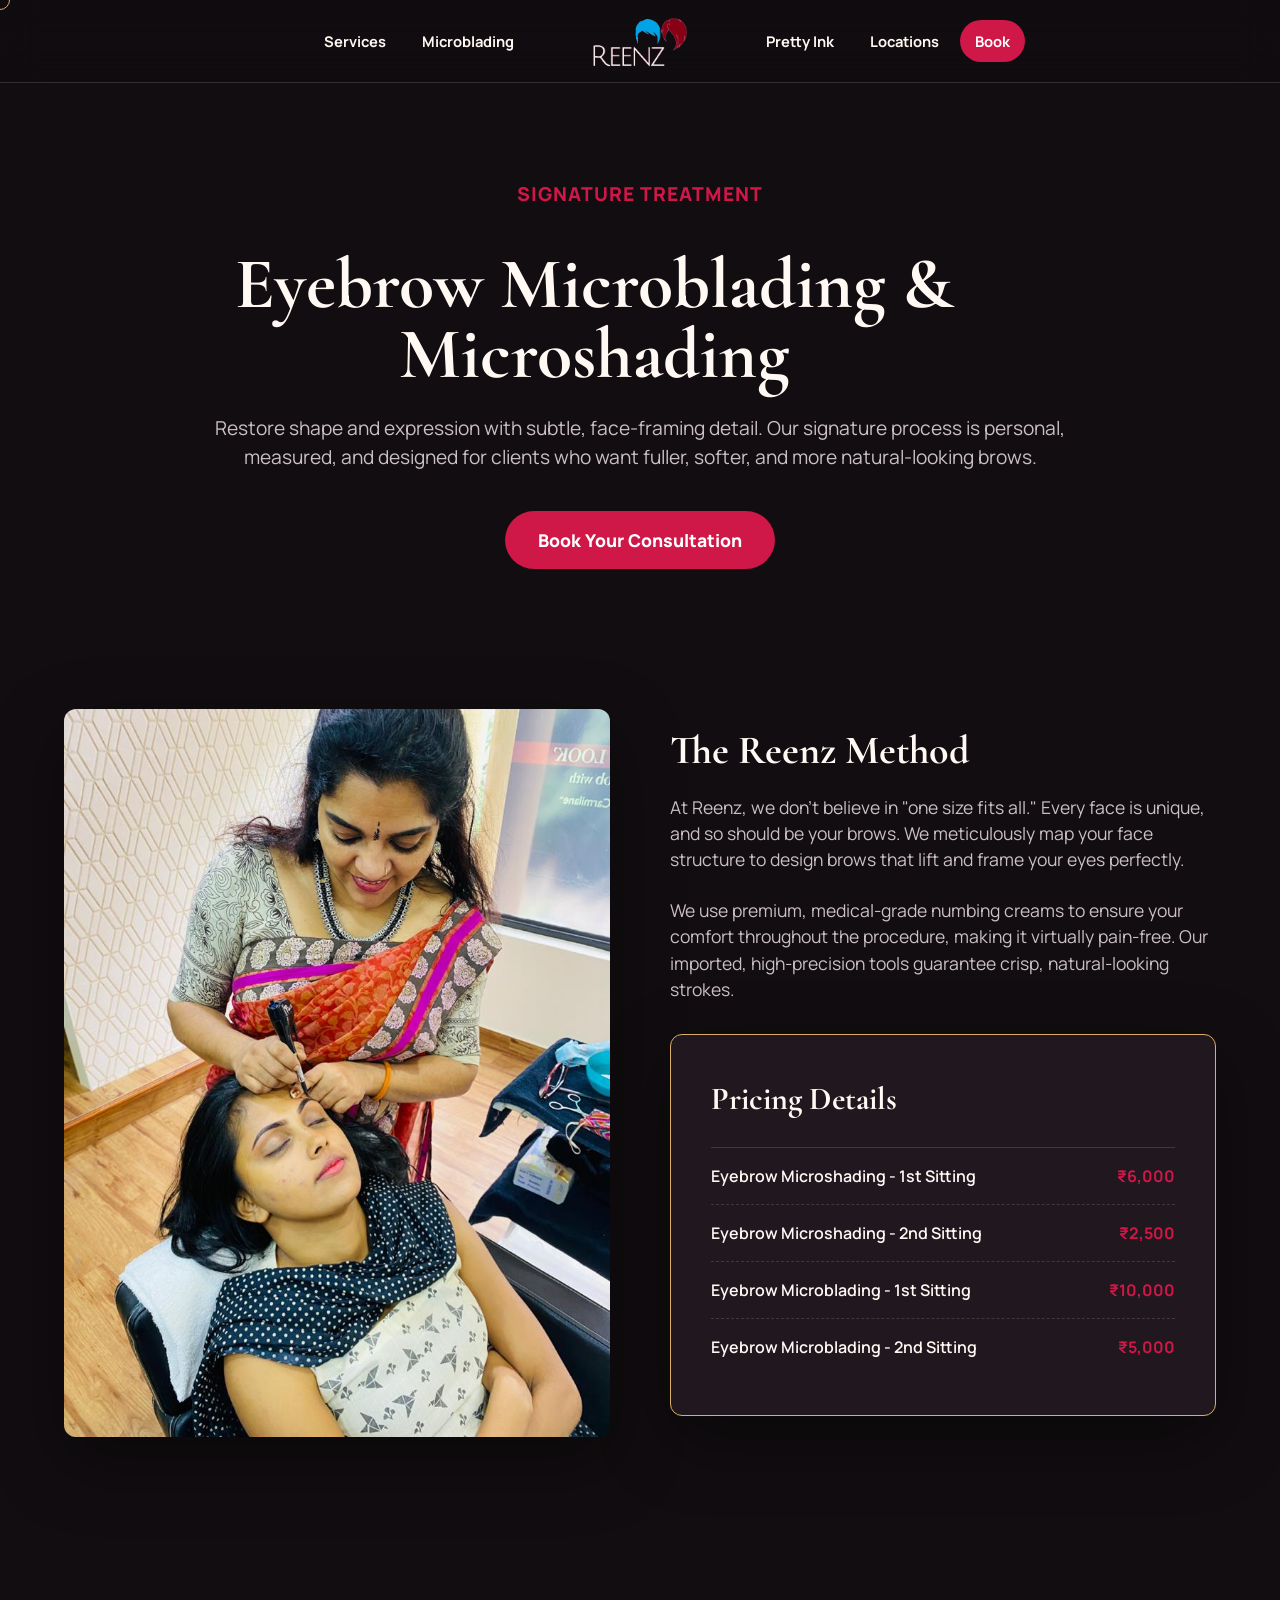
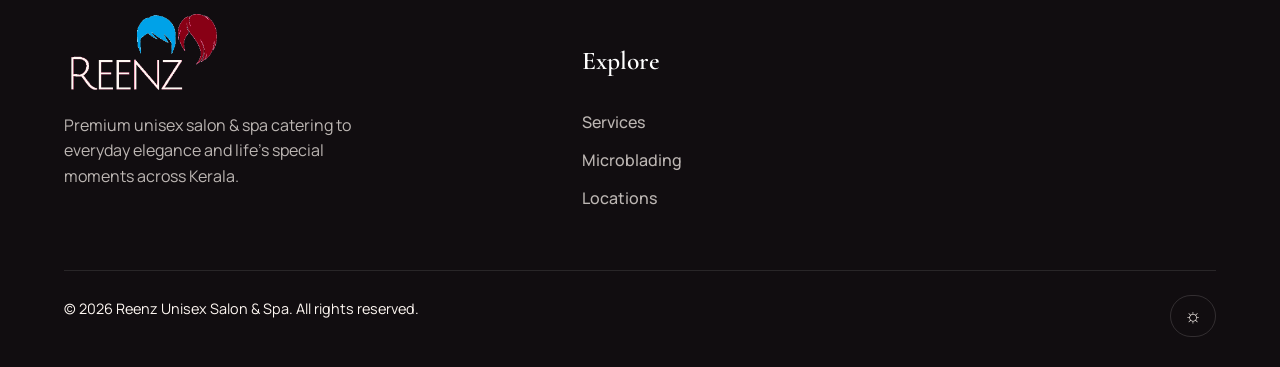
==== microblading.html @ 21486d7d "SEO optimization, dedicated microblading page, scroll animations, and interactive maps" ====
<!doctype html>
<html lang="en">
<head>
  <meta charset="utf-8">
  <meta name="viewport" content="width=device-width, initial-scale=1">
  <title>Eyebrow Microblading & Microshading in Kerala | Reenz Salon</title>
  <meta name="description" content="Discover premium eyebrow microblading and microshading services at Reenz Salon in Trivandrum, Kerala. Natural-looking brows tailored to your face shape.">
  <meta name="keywords" content="eyebrow microblading Kerala, eyebrow microshading Trivandrum, permanent makeup Kerala, Reenz microblading, eyebrow tattoo Kerala">
  <meta name="robots" content="index, follow, max-image-preview:large">
  <meta name="author" content="Reenz Unisex Salon & Spa">
  <link rel="canonical" href="https://reenz.in/microblading.html">

  <!-- Open Graph / Facebook -->
  <meta property="og:type" content="website">
  <meta property="og:url" content="https://reenz.in/microblading.html">
  <meta property="og:title" content="Eyebrow Microblading & Microshading in Kerala | Reenz Salon">
  <meta property="og:description" content="Premium eyebrow microblading and microshading at Reenz Salon. Achieve natural-looking, perfectly shaped brows with our expert artists in Trivandrum.">
  <meta property="og:image" content="https://reenz.in/assets/Eyebrow%20Tattoo.jpg">

  <!-- Twitter -->
  <meta property="twitter:card" content="summary_large_image">
  <meta property="twitter:url" content="https://reenz.in/microblading.html">
  <meta property="twitter:title" content="Eyebrow Microblading & Microshading in Kerala | Reenz Salon">
  <meta property="twitter:description" content="Premium eyebrow microblading and microshading at Reenz Salon. Achieve natural-looking, perfectly shaped brows with our expert artists in Trivandrum.">
  <meta property="twitter:image" content="https://reenz.in/assets/Eyebrow%20Tattoo.jpg">

  <!-- Structured Data (JSON-LD) -->
  <script type="application/ld+json">
  {
    "@context": "https://schema.org",
    "@type": "Service",
    "serviceType": "Eyebrow Microblading & Microshading",
    "provider": {
      "@type": "BeautySalon",
      "name": "Reenz Unisex Salon & Spa",
      "url": "https://reenz.in/"
    },
    "areaServed": {
      "@type": "State",
      "name": "Kerala"
    },
    "description": "Expert eyebrow microblading and microshading services in Kerala. We provide natural-looking brow restoration with medical-grade numbing and imported tools.",
    "offers": {
      "@type": "Offer",
      "priceCurrency": "INR",
      "price": "6000",
      "availability": "https://schema.org/InStock"
    }
  }
  </script>

  <link rel="icon" type="image/png" href="assets/favicon.png">
  <link rel="preconnect" href="https://fonts.googleapis.com">
  <link rel="preconnect" href="https://fonts.gstatic.com" crossorigin>
  <link href="https://fonts.googleapis.com/css2?family=Cormorant+Garamond:wght@600;700&family=Manrope:wght@400;500;600;700;800&display=swap" rel="stylesheet">
  <link rel="stylesheet" href="styles.css">
  <style>
    .service-hero {
      padding: 180px 24px 100px;
      text-align: center;
      max-width: 900px;
      margin: 0 auto;
    }
    .service-hero h1 {
      font-size: clamp(3rem, 6vw, 4.5rem);
      margin-bottom: 24px;
      color: var(--ink);
    }
    .service-hero p {
      font-size: 1.2rem;
      color: var(--muted);
      margin-bottom: 40px;
    }
    .service-content-grid {
      display: grid;
      grid-template-columns: 1fr;
      gap: 60px;
      padding: 40px 24px 100px;
      max-width: 1200px;
      margin: 0 auto;
    }
    @media (min-width: 800px) {
      .service-content-grid {
        grid-template-columns: 1fr 1fr;
        align-items: center;
      }
    }
    .pricing-box {
      background: var(--card);
      border: 1px solid var(--gold);
      padding: 40px;
      border-radius: 12px;
      box-shadow: var(--shadow);
    }
    .pricing-box h3 {
      font-family: var(--display);
      font-size: 2rem;
      color: var(--ink);
      margin-bottom: 24px;
    }
    .pricing-box .menu-list {
      list-style: none;
      padding: 0;
      margin: 0;
    }
    .pricing-box li {
      display: flex;
      justify-content: space-between;
      border-bottom: 1px dashed var(--line);
      padding: 16px 0;
      font-weight: 500;
    }
    .pricing-box li:last-child {
      border-bottom: none;
    }
    .pricing-box .item-price {
      color: var(--rose);
      font-weight: 700;
    }
  </style>
</head>
<body>
  <div class="custom-cursor"></div>
  
  <header class="site-header" data-header>
    <nav class="nav-group nav-left" data-nav>
      <a href="index.html#services">Services</a>
      <a href="microblading.html">Microblading</a>
    </nav>
    <a class="brand" href="index.html" aria-label="Reenz home">
      <img class="logo-light" src="assets/reenz-logo-wordmark.png" alt="Reenz logo">
      <img class="logo-dark" src="assets/reenz-logo-wordmark-dark-clean.png" alt="Reenz logo">
    </a>
    <nav class="nav-group nav-right" data-nav>
      <a href="index.html#story">Pretty Ink</a>
      <a href="index.html#locations">Locations</a>
      <a class="nav-cta" href="index.html#contact">Book</a>
    </nav>
  </header>

  <main>
    <section class="service-hero reveal active">
      <p class="eyebrow" style="color: var(--rose);">Signature Treatment</p>
      <h1>Eyebrow Microblading & Microshading</h1>
      <p>Restore shape and expression with subtle, face-framing detail. Our signature process is personal, measured, and designed for clients who want fuller, softer, and more natural-looking brows.</p>
      <a class="button primary" href="index.html#contact">Book Your Consultation</a>
    </section>

    <div class="service-content-grid">
      <div class="reveal">
        <img src="assets/Eyebrow%20Tattoo.jpg" alt="Eyebrow Microblading Process at Reenz" style="border-radius: 12px; box-shadow: var(--shadow);">
      </div>
      <div class="reveal" style="transition-delay: 0.2s;">
        <h2 style="font-family: var(--display); font-size: 2.5rem; margin-bottom: 24px;">The Reenz Method</h2>
        <p style="font-size: 1.1rem; color: var(--muted); margin-bottom: 24px;">At Reenz, we don't believe in "one size fits all." Every face is unique, and so should be your brows. We meticulously map your face structure to design brows that lift and frame your eyes perfectly.</p>
        <p style="font-size: 1.1rem; color: var(--muted); margin-bottom: 32px;">We use premium, medical-grade numbing creams to ensure your comfort throughout the procedure, making it virtually pain-free. Our imported, high-precision tools guarantee crisp, natural-looking strokes.</p>
        
        <div class="pricing-box">
          <h3>Pricing Details</h3>
          <ul class="menu-list">
            <li><span class="item-name">Eyebrow Microshading - 1st Sitting</span><span class="item-price">₹6,000</span></li>
            <li><span class="item-name">Eyebrow Microshading - 2nd Sitting</span><span class="item-price">₹2,500</span></li>
            <li><span class="item-name">Eyebrow Microblading - 1st Sitting</span><span class="item-price">₹10,000</span></li>
            <li><span class="item-name">Eyebrow Microblading - 2nd Sitting</span><span class="item-price">₹5,000</span></li>
          </ul>
        </div>
      </div>
    </div>
  </main>

  <footer class="site-footer expanded-footer">
    <div class="footer-top">
      <div class="footer-brand">
        <img class="logo-light" src="assets/reenz-logo-wordmark.png" alt="Reenz logo">
        <img class="logo-dark" src="assets/reenz-logo-wordmark-dark-clean.png" alt="Reenz logo">
        <p>Premium unisex salon & spa catering to everyday elegance and life's special moments across Kerala.</p>
      </div>
      <div class="footer-links">
        <h4>Explore</h4>
        <a href="index.html#services">Services</a>
        <a href="microblading.html">Microblading</a>
        <a href="index.html#locations">Locations</a>
      </div>
    </div>
    <div class="footer-bottom">
      <p>© 2026 Reenz Unisex Salon & Spa. All rights reserved.</p>
      <div class="footer-actions">
        <button class="theme-toggle" type="button" aria-label="Switch to light mode" data-theme-toggle>
          <span class="theme-icon theme-icon-moon" aria-hidden="true">☾</span>
          <span class="theme-icon theme-icon-sun" aria-hidden="true">☼</span>
        </button>
      </div>
    </div>
  </footer>

  <script src="script.js"></script>
  <script>
    document.addEventListener("DOMContentLoaded", () => {
      const observer = new IntersectionObserver((entries, obs) => {
        entries.forEach(entry => {
          if (entry.isIntersecting) {
            entry.target.classList.add("active");
            obs.unobserve(entry.target);
          }
        });
      }, { threshold: 0.15 });
      document.querySelectorAll('.reveal').forEach(el => observer.observe(el));
    });
  </script>
</body>
</html>
---- styles.css ----
:root {
  --ink: #171116;
  --muted: #6d646b;
  --paper: #fffaf7;
  --surface: #fff;
  --card: #fff;
  --soft: #f6ece8;
  --rose: #a4002a;
  --rose-dark: #730022;
  --blue: #08a0df;
  --mint: #86d3c5;
  --gold: #c4934f;
  --line: rgba(23, 17, 22, 0.12);
  --header-bg: rgba(255, 250, 247, 0.82);
  --nav-text: #31272f;
  --nav-hover: #fff;
  --testimonials-bg: linear-gradient(180deg, var(--paper), #f0fbf8);
  --footer-bg: #120e12;
  --footer-text: rgba(255, 255, 255, 0.72);
  --shadow: 0 24px 70px rgba(44, 24, 34, 0.16);
  --map-filter: grayscale(0.2) contrast(1.1);
  color-scheme: light;
  --display: "Cormorant Garamond", Georgia, serif;
  --body: Manrope, Arial, sans-serif;
}

body[data-theme="dark"] {
  --ink: #fff8f3;
  --muted: #cbbfc6;
  --paper: #110d10;
  --surface: #171116;
  --card: #21181f;
  --soft: #2a1f27;
  --rose: #cf1748;
  --rose-dark: #8e062e;
  --blue: #55c4ee;
  --mint: #8ee1d2;
  --gold: #d8ae68;
  --line: rgba(255, 248, 243, 0.14);
  --header-bg: rgba(17, 13, 16, 0.82);
  --nav-text: #fff8f3;
  --nav-hover: rgba(255, 248, 243, 0.1);
  --testimonials-bg: linear-gradient(180deg, #110d10, #171116);
  --footer-bg: #080608;
  --footer-text: rgba(255, 248, 243, 0.72);
  --shadow: 0 24px 70px rgba(0, 0, 0, 0.36);
  --map-filter: invert(90%) hue-rotate(180deg) brightness(95%) contrast(1.1);
  color-scheme: dark;
}

* {
  box-sizing: border-box;
}

html {
  scroll-behavior: smooth;
}

body {
  margin: 0;
  color: var(--ink);
  background: var(--paper);
  font-family: var(--body);
  line-height: 1.5;
  transition: background-color 180ms ease, color 180ms ease;
  cursor: none;
}

a, button, input, select, textarea {
  cursor: none;
}

img {
  max-width: 100%;
  display: block;
}

a {
  color: inherit;
}

.site-header {
  position: fixed;
  z-index: 20;
  top: 0;
  left: 0;
  right: 0;
  display: grid;
  grid-template-columns: 1fr auto 1fr;
  align-items: center;
  gap: clamp(18px, 3vw, 34px);
  padding: 14px clamp(18px, 4vw, 58px);
  background: var(--header-bg);
  border-bottom: 1px solid var(--line);
  backdrop-filter: blur(18px);
}

.brand img {
  width: 154px;
  height: 54px;
  object-fit: contain;
  object-position: center;
}

.logo-dark {
  display: none;
}

body[data-theme="dark"] .logo-light {
  display: none;
}

body[data-theme="dark"] .logo-dark {
  display: block;
}

.nav-group {
  display: flex;
  align-items: center;
  gap: 6px;
}

.nav-left {
  justify-self: end;
}

.nav-right {
  justify-self: start;
}

.nav-group a,
.theme-toggle {
  min-height: 42px;
  display: inline-flex;
  align-items: center;
  padding: 0 15px;
  border-radius: 999px;
  color: var(--nav-text);
  font-size: 0.92rem;
  font-weight: 700;
  text-decoration: none;
  transition: background-color 0.2s ease, transform 0.2s ease;
}

.nav-group a:active,
.theme-toggle:active {
  transform: scale(0.96);
}

.nav-group a:hover,
.nav-group a:focus-visible,
.theme-toggle:hover,
.theme-toggle:focus-visible {
  background: var(--nav-hover);
  outline: 2px solid transparent;
}

.nav-group .nav-cta {
  color: #fff;
  background: var(--rose);
}

.nav-toggle {
  display: none;
  width: 44px;
  height: 44px;
  border: 1px solid var(--line);
  border-radius: 50%;
  background: var(--card);
  padding: 11px;
}

.nav-toggle span {
  display: block;
  height: 2px;
  margin: 5px 0;
  background: var(--ink);
}

.theme-toggle {
  border: 1px solid var(--line);
  background: transparent;
  cursor: pointer;
  font-family: inherit;
  justify-content: center;
  width: 46px;
  padding: 0;
}

.theme-icon {
  font-size: 1.2rem;
  line-height: 1;
}

.theme-icon-moon {
  display: none;
}

body[data-theme="light"] .theme-icon-sun {
  display: none;
}

body[data-theme="light"] .theme-icon-moon {
  display: inline;
}

.hero {
  min-height: 94vh;
  position: relative;
  overflow: hidden;
  display: flex;
  justify-content: flex-end;
  align-items: center;
  padding: 130px clamp(22px, 5vw, 72px) 58px;
  background:
    linear-gradient(90deg, rgba(23, 17, 22, 0.1) 0%, rgba(23, 17, 22, 0.3) 42%, rgba(23, 17, 22, 0.78) 100%),
    linear-gradient(180deg, rgba(23, 17, 22, 0.08), rgba(23, 17, 22, 0.24)),
    url("assets/reenz-bridal-wide-clean.jpg") center / cover no-repeat fixed;
}

.hero-content {
  position: relative;
  z-index: 2;
  max-width: 620px;
  color: #fff;
}

.eyebrow,
.section-label {
  margin: 0 0 14px;
  color: var(--gold);
  font-size: 0.78rem;
  font-weight: 800;
  text-transform: uppercase;
  letter-spacing: 1px;
}

h1,
h2,
h3,
p {
  margin-top: 0;
}

h1,
h2 {
  font-family: var(--display);
  line-height: 0.98;
}

h1 {
  max-width: 760px;
  margin-bottom: 24px;
  font-size: clamp(4.4rem, 14vw, 11rem);
  letter-spacing: 0;
}

h2 {
  font-size: clamp(2.25rem, 5vw, 4.8rem);
}

h3 {
  font-size: 1.12rem;
}

.hero-copy {
  max-width: 560px;
  color: rgba(255, 255, 255, 0.86);
  font-size: clamp(1.05rem, 2vw, 1.3rem);
}

.hero-actions,
.contact-actions {
  display: flex;
  flex-wrap: wrap;
  gap: 12px;
}

.button {
  min-height: 58px;
  display: inline-flex;
  align-items: center;
  justify-content: center;
  border: 1px solid transparent;
  border-radius: 999px;
  padding: 0 32px;
  font-size: 1.1rem;
  font-weight: 800;
  text-decoration: none;
  transition: transform 0.3s cubic-bezier(0.2, 0.8, 0.2, 1), background-color 0.3s ease, color 0.3s ease, box-shadow 0.3s ease;
}

.button:hover {
  transform: translateY(-2px);
}

.button.primary {
  color: #fff;
  background: var(--rose);
}

.button.primary:hover {
  background: var(--rose-dark);
  box-shadow: 0 8px 20px rgba(164, 0, 42, 0.3);
}

body[data-theme="dark"] .button.primary:hover {
  box-shadow: 0 8px 20px rgba(207, 23, 72, 0.3);
}

.button.secondary {
  color: var(--ink);
  background: var(--card);
  border-color: rgba(23, 17, 22, 0.16);
}

.button.secondary:hover {
  box-shadow: 0 8px 20px rgba(23, 17, 22, 0.08);
}

body[data-theme="dark"] .button.secondary:hover {
  box-shadow: 0 8px 20px rgba(0, 0, 0, 0.4);
}

.hero .eyebrow {
  color: #8ee1d2;
}

.hero .button.secondary {
  color: #fff;
  background: rgba(255, 255, 255, 0.14);
  border-color: rgba(255, 255, 255, 0.34);
}

.hero-panel {
  align-self: end;
  display: grid;
  gap: 18px;
  padding: 22px;
  border-radius: 8px;
  background: rgba(255, 255, 255, 0.82);
  box-shadow: 0 16px 50px rgba(39, 17, 26, 0.12);
}

.hero-panel img {
  width: 220px;
}

.hero-panel strong {
  display: block;
  margin-bottom: 4px;
  font-family: var(--display);
  font-size: 2rem;
}

.hero-panel span {
  color: var(--muted);
}

.section-pad {
  padding: clamp(72px, 10vw, 120px) clamp(22px, 5vw, 72px);
}

.intro {
  display: grid;
  grid-template-columns: 220px minmax(0, 1fr);
  gap: clamp(26px, 6vw, 86px);
  background: var(--surface);
  border-bottom: 1px solid var(--line);
}

.image-story {
  display: grid;
  grid-template-columns: 1fr minmax(260px, 0.85fr) 1fr;
  gap: 16px;
  padding: 18px clamp(22px, 5vw, 72px) clamp(72px, 8vw, 104px);
  background: var(--surface);
}

.image-story figure {
  position: relative;
  min-height: 360px;
  margin: 0;
  overflow: hidden;
  border-radius: 8px;
  background: var(--soft);
}

.image-story img {
  width: 100%;
  height: 100%;
  object-fit: cover;
  transition: transform 1.2s cubic-bezier(0.2, 0.8, 0.2, 1);
}

.image-story figure:hover img {
  transform: scale(1.05);
}

.image-story figure:nth-child(1) img {
  object-position: center 28%;
}

.image-story figure:nth-child(2) img {
  object-position: center;
}

.image-story figure:nth-child(3) img {
  object-position: center 24%;
}

.image-story figcaption {
  position: absolute;
  left: 16px;
  bottom: 16px;
  display: inline-flex;
  min-height: 38px;
  align-items: center;
  border-radius: 999px;
  padding: 0 14px;
  color: #fff;
  background: rgba(23, 17, 22, 0.68);
  font-size: 0.86rem;
  font-weight: 900;
  backdrop-filter: blur(12px);
}

.intro h2,
.section-heading h2,
.story-copy h2,
.brows-text h2,
.contact h2 {
  margin-bottom: 18px;
}

.intro p,
.brows-text p,
.story-copy p {
  max-width: 760px;
  color: var(--muted);
  font-size: 1.05rem;
}

.section-heading {
  max-width: 760px;
  margin-bottom: 34px;
}

.services {
  background: var(--paper);
}

.service-grid,
.quote-grid,
.location-grid {
  display: grid;
  grid-template-columns: repeat(3, minmax(0, 1fr));
  gap: 16px;
}

.service-card,
.quote-grid figure,
.location-card {
  min-height: 220px;
  margin: 0;
  padding: 26px;
  border: 1px solid var(--line);
  border-radius: 8px;
  background: var(--card);
  transition: transform 0.4s cubic-bezier(0.2, 0.8, 0.2, 1), box-shadow 0.4s cubic-bezier(0.2, 0.8, 0.2, 1);
}

.service-card:hover,
.quote-grid figure:hover,
.location-card:hover {
  transform: translateY(-6px);
  box-shadow: var(--shadow);
}

.service-card span.service-icon {
  display: inline-flex;
  margin-bottom: 24px;
  color: var(--gold);
}

.service-card p,
.location-card p,
.quote-grid blockquote {
  color: var(--muted);
}

.brows {
  display: grid;
  grid-template-columns: minmax(0, 1fr) minmax(280px, 520px);
  gap: clamp(28px, 6vw, 80px);
  align-items: center;
  padding: clamp(70px, 10vw, 130px) clamp(22px, 5vw, 72px);
  color: #fff;
  background:
    linear-gradient(125deg, rgba(23, 17, 22, 0.96), rgba(115, 0, 34, 0.9)),
    #25111b;
}

.brows .eyebrow,
.contact .eyebrow {
  color: #8ee1d2;
}

.brows-text p {
  color: rgba(255, 255, 255, 0.76);
}

.text-link {
  display: inline-flex;
  margin-top: 10px;
  color: #fff;
  font-weight: 900;
  text-underline-offset: 7px;
}

.brow-visual {
  position: relative;
  min-height: 400px;
  border-radius: 8px;
  overflow: hidden;
  background: var(--card);
  box-shadow: var(--shadow);
}

.brow-visual img {
  width: 100%;
  height: 100%;
  min-height: 400px;
  object-fit: cover;
  object-position: center;
  transition: transform 1.2s cubic-bezier(0.2, 0.8, 0.2, 1);
}

.brow-visual:hover img {
  transform: scale(1.04);
}

.story {
  display: grid;
  grid-template-columns: minmax(260px, 440px) minmax(0, 1fr);
  gap: clamp(28px, 7vw, 92px);
  align-items: center;
  background: var(--surface);
}

.story-media {
  max-height: 640px;
  overflow: hidden;
  border-radius: 8px;
  box-shadow: var(--shadow);
  position: relative;
}

.story-media-overlay {
  position: absolute;
  inset: 0;
  background: rgba(23, 17, 22, 0.4);
  display: flex;
  align-items: center;
  justify-content: center;
  opacity: 0;
  transition: opacity 0.3s ease;
  backdrop-filter: blur(2px);
}

.story-media:hover .story-media-overlay {
  opacity: 1;
}

.story-media-overlay .read-text {
  color: #fff;
  font-weight: 800;
  font-size: 1.1rem;
  padding: 12px 24px;
  border: 2px solid var(--gold);
  border-radius: 999px;
  transform: translateY(10px);
  transition: transform 0.3s cubic-bezier(0.2, 0.8, 0.2, 1);
  background: rgba(23, 17, 22, 0.6);
}

.story-media:hover .read-text {
  transform: translateY(0);
}

.story-media img {
  width: 100%;
  height: 100%;
  object-fit: cover;
  object-position: top center;
  transition: transform 1.2s cubic-bezier(0.2, 0.8, 0.2, 1);
}

.story-media:hover img {
  transform: scale(1.04);
}

blockquote {
  margin: 0;
}

.story-copy blockquote {
  max-width: 620px;
  margin-top: 28px;
  padding-left: 22px;
  border-left: 5px solid var(--rose);
  color: var(--ink);
  font-family: var(--display);
  font-size: clamp(1.45rem, 3vw, 2.2rem);
  line-height: 1.12;
}

.testimonials {
  background: var(--testimonials-bg);
}

.quote-grid figure {
  min-height: 250px;
  display: flex;
  flex-direction: column;
  justify-content: space-between;
}

.quote-grid blockquote {
  font-size: 1.08rem;
}

.quote-grid figcaption {
  color: var(--gold);
  font-weight: 900;
}

/* Carousel */
.carousel-wrapper {
  overflow: hidden;
  margin: 0 -22px;
  padding: 0 22px 30px;
}
.carousel-track {
  display: flex !important;
  gap: 20px;
  overflow-x: auto;
  scroll-snap-type: x mandatory;
  scroll-behavior: smooth;
  scrollbar-width: none;
  -ms-overflow-style: none;
}
.carousel-track::-webkit-scrollbar {
  display: none;
}
.carousel-slide {
  flex: 0 0 85%;
  max-width: 420px;
  scroll-snap-align: center;
}
@media (min-width: 768px) {
  .carousel-slide {
    flex: 0 0 45%;
  }
}
@media (min-width: 1024px) {
  .carousel-slide {
    flex: 0 0 30%;
  }
}

.locations {
  background: var(--surface);
  text-align: center;
}

.locations .section-heading {
  margin-left: auto;
  margin-right: auto;
}

.location-grid {
  display: flex;
  flex-wrap: wrap;
  justify-content: center;
  gap: 24px;
  max-width: 900px;
  margin: 0 auto;
}

.location-card {
  min-height: 240px;
  text-align: left;
  flex: 1 1 300px;
  max-width: 400px;
  padding: 32px;
  border-radius: 8px;
  background: var(--card);
  box-shadow: var(--shadow);
  border: 1px solid var(--line);
}

.location-card h3 {
  font-family: var(--display);
  font-size: 1.7rem;
}

.location-card a {
  display: inline-flex;
  margin-top: 10px;
  color: var(--rose);
  font-weight: 900;
  text-decoration: none;
}

.hours {
  margin: 22px 0 0;
  color: var(--muted);
  font-weight: 700;
}

.contact {
  display: grid;
  grid-template-columns: minmax(0, 1fr) minmax(280px, 520px);
  gap: 24px;
  align-items: center;
  padding: clamp(54px, 8vw, 82px) clamp(22px, 5vw, 72px);
  color: #fff;
  background:
    linear-gradient(115deg, rgba(115, 0, 34, 0.97), rgba(23, 17, 22, 0.94)),
    var(--rose-dark);
}

.contact-actions {
  justify-content: flex-end;
}

.expanded-footer {
  display: block;
  padding: 70px clamp(22px, 5vw, 72px) 30px;
}
.footer-top {
  display: grid;
  grid-template-columns: 2fr 1fr 1.5fr;
  gap: 50px;
  margin-bottom: 60px;
}
.footer-brand img { width: 160px; margin-bottom: 20px; display: block; }
.footer-brand p { color: var(--footer-text); max-width: 320px; line-height: 1.6; }
.footer-links { display: flex; flex-direction: column; gap: 14px; }
.footer-links h4, .footer-newsletter h4 {
  color: #fff;
  margin-bottom: 16px;
  font-family: var(--display);
  font-size: 1.6rem;
  font-weight: 600;
}
.footer-links a {
  color: var(--footer-text);
  text-decoration: none;
  transition: color 0.2s;
  font-weight: 500;
}
.footer-links a:hover { color: var(--gold); }
.footer-newsletter p { color: var(--footer-text); margin-bottom: 16px; font-size: 0.95rem; }
.newsletter-form {
  display: flex;
  border-bottom: 1px solid rgba(255,255,255,0.2);
}
.newsletter-form input {
  background: transparent;
  border: none;
  color: #fff;
  padding: 12px 0;
  flex-grow: 1;
  outline: none;
  font-family: var(--body);
}
.newsletter-form button {
  background: transparent;
  border: none;
  color: var(--gold);
  font-size: 1.4rem;
  cursor: none;
  padding: 0 10px;
}
.footer-bottom {
  display: flex;
  justify-content: space-between;
  align-items: center;
  border-top: 1px solid rgba(255,255,255,0.1);
  padding-top: 24px;
  font-size: 0.9rem;
}
.footer-actions { display: flex; gap: 16px; align-items: center; }

@media (max-width: 900px) {
  .site-header {
    display: grid;
    grid-template-columns: auto auto;
    justify-content: space-between;
  }

  .nav-toggle {
    display: block;
    grid-column: 2;
    grid-row: 1;
  }

  .brand {
    grid-column: 1;
    grid-row: 1;
  }

  .nav-group {
    position: absolute;
    left: 18px;
    right: 18px;
    width: auto;
    justify-self: auto;
    display: none;
    flex-direction: column;
    align-items: stretch;
    padding: 10px;
    border: 1px solid var(--line);
    border-radius: 8px;
    background: var(--card);
    box-shadow: var(--shadow);
  }

  .nav-left {
    top: calc(100% + 10px);
    border-bottom: 0;
    border-radius: 8px 8px 0 0;
    box-shadow: 0 16px 34px rgba(39, 17, 26, 0.08);
  }

  .nav-right {
    top: calc(100% + 114px);
    border-top: 0;
    border-radius: 0 0 8px 8px;
    box-shadow: 0 24px 50px rgba(39, 17, 26, 0.14);
  }

  .site-header.nav-open .nav-group {
    display: flex;
  }

  .nav-group a {
    justify-content: center;
    border-radius: 6px;
  }

  .intro,
  .brows,
  .story,
  .contact {
    grid-template-columns: 1fr;
  }

  .hero {
    min-height: 720px;
    padding-top: 118px;
    justify-content: flex-start;
    background:
      linear-gradient(90deg, rgba(23, 17, 22, 0.78) 0%, rgba(23, 17, 22, 0.45) 55%, rgba(23, 17, 22, 0.18) 100%),
      linear-gradient(180deg, rgba(23, 17, 22, 0.08), rgba(23, 17, 22, 0.34)),
      url("assets/reenz-bridal-wide-clean.jpg") 54% center / cover no-repeat fixed;
  }

  .image-story {
    grid-template-columns: repeat(2, minmax(0, 1fr));
  }

  .service-grid,
  .quote-grid,
  .location-grid {
    grid-template-columns: repeat(2, minmax(0, 1fr));
  }

  .contact-actions {
    justify-content: flex-start;
  }
}

@media (max-width: 620px) {
  .brand img {
    width: 132px;
  }

  h1 {
    font-size: clamp(4rem, 24vw, 6.8rem);
  }

  .section-pad,
  .image-story,
  .brows,
  .contact {
    padding-left: 18px;
    padding-right: 18px;
  }

  .service-grid,
  .image-story,
  .quote-grid,
  .location-grid {
    grid-template-columns: 1fr;
  }

  .service-card,
  .quote-grid figure,
  .location-card {
    min-height: auto;
  }

  .image-story figure,
  .brow-visual {
    min-height: 310px;
  }

  .brow-visual img {
    min-height: 310px;
  }

  .footer-top {
    grid-template-columns: 1fr;
    gap: 40px;
  }
  .footer-bottom {
    flex-direction: column-reverse;
    align-items: flex-start;
    gap: 20px;
  }
  body, a, button, input, select, textarea { cursor: auto; }
  .custom-cursor { display: none; }
}

/* Scroll Reveal Animations */
.reveal {
  opacity: 0;
  transform: translateY(30px);
  transition: opacity 0.8s cubic-bezier(0.2, 0.8, 0.2, 1), transform 0.8s cubic-bezier(0.2, 0.8, 0.2, 1);
}

.reveal.active {
  opacity: 1;
  transform: translateY(0);
}

/* WhatsApp Float */
.whatsapp-float {
  position: fixed;
  width: 60px;
  height: 60px;
  bottom: 30px;
  right: 30px;
  background-color: #25d366;
  color: #FFF;
  border-radius: 50px;
  display: flex;
  justify-content: center;
  align-items: center;
  box-shadow: 0 8px 24px rgba(37, 211, 102, 0.4);
  z-index: 100;
  transition: transform 0.3s cubic-bezier(0.2, 0.8, 0.2, 1), box-shadow 0.3s cubic-bezier(0.2, 0.8, 0.2, 1), background-color 0.3s ease;
}

.whatsapp-float:hover {
  transform: translateY(-4px) scale(1.05);
  box-shadow: 0 12px 28px rgba(37, 211, 102, 0.5);
  background-color: #20ba56;
}

@media (max-width: 620px) {
  .whatsapp-float {
    width: 50px;
    height: 50px;
    bottom: 20px;
    right: 20px;
  }
  
  .whatsapp-float svg {
    width: 24px;
    height: 24px;
  }
}

/* Custom Cursor */
.custom-cursor {
  position: fixed;
  top: 0;
  left: 0;
  width: 20px;
  height: 20px;
  border: 1.5px solid var(--gold);
  border-radius: 50%;
  pointer-events: none;
  z-index: 99999;
  transform: translate(-50%, -50%);
  transition: width 0.2s ease, height 0.2s ease, background-color 0.2s ease;
}
.custom-cursor.hover {
  width: 48px;
  height: 48px;
  background-color: rgba(196, 147, 79, 0.15);
}

/* Modal Styles */
.article-modal {
  position: fixed;
  inset: 0;
  z-index: 10000;
  display: flex;
  align-items: center;
  justify-content: center;
  padding: 20px;
  opacity: 0;
  visibility: hidden;
  transition: opacity 0.3s ease, visibility 0.3s ease;
}

.article-modal.is-open {
  opacity: 1;
  visibility: visible;
}

.modal-overlay {
  position: absolute;
  inset: 0;
  background: rgba(0, 0, 0, 0.75);
  backdrop-filter: blur(6px);
  cursor: pointer;
}

.modal-content {
  position: relative;
  background: var(--paper);
  color: var(--ink);
  width: 100%;
  max-width: 720px;
  max-height: 90vh;
  border-radius: 12px;
  overflow-y: auto;
  box-shadow: 0 30px 100px rgba(0, 0, 0, 0.5);
  transform: translateY(20px) scale(0.98);
  transition: transform 0.4s cubic-bezier(0.2, 0.8, 0.2, 1);
  border: 1px solid var(--line);
}

.article-modal.is-open .modal-content {
  transform: translateY(0) scale(1);
}

.modal-close {
  position: absolute;
  top: 16px;
  right: 16px;
  width: 40px;
  height: 40px;
  background: var(--surface);
  border: 1px solid var(--line);
  color: var(--ink);
  border-radius: 50%;
  font-size: 1.5rem;
  display: flex;
  align-items: center;
  justify-content: center;
  z-index: 10;
  cursor: none;
  transition: background 0.2s ease, transform 0.2s ease;
}

.modal-close:hover {
  background: var(--gold);
  color: #fff;
  transform: rotate(90deg);
}

.modal-body {
  padding: 40px clamp(24px, 5vw, 56px);
}

.modal-body h2 {
  font-size: clamp(2rem, 4vw, 2.8rem);
  margin-bottom: 24px;
  padding-right: 40px;
}

.modal-body p {
  margin-bottom: 18px;
  font-size: 1.05rem;
  line-height: 1.7;
  color: var(--muted);
}

.modal-body p strong {
  color: var(--ink);
  font-size: 1.15rem;
}

/* Service Menu */
.menu {
  background: var(--surface);
}

.menu-grid {
  display: grid;
  grid-template-columns: repeat(auto-fit, minmax(320px, 1fr));
  gap: 24px;
  max-width: 1200px;
  margin: 0 auto;
}

.menu-card {
  background: var(--card);
  border: 1px solid var(--line);
  border-radius: 8px;
  overflow: hidden;
  padding: 26px;
  min-height: 220px;
  margin: 0;
  cursor: pointer;
  transition: transform 0.4s cubic-bezier(0.2, 0.8, 0.2, 1), box-shadow 0.4s cubic-bezier(0.2, 0.8, 0.2, 1), border-color 0.4s ease;
  display: flex;
  flex-direction: column;
}

.menu-card:hover {
  transform: translateY(-6px);
  box-shadow: var(--shadow);
  border-color: var(--gold);
}

.menu-card h3 {
  margin: 0 0 12px 0;
  font-family: var(--display);
  font-size: 1.6rem;
  font-weight: 700;
  color: var(--ink);
}

.menu-card p {
  color: var(--muted);
  flex-grow: 1;
}

.menu-subcategory {
  margin: 28px 0 16px 0;
  font-family: var(--display);
  font-size: 1.4rem;
  color: var(--rose);
  border-bottom: 1px solid var(--line);
  padding-bottom: 8px;
}

.menu-subcategory:first-child {
  margin-top: 8px;
}

.menu-icon {
  display: flex;
  align-items: center;
  justify-content: center;
  width: 48px;
  height: 48px;
  background: rgba(142, 225, 210, 0.1);
  color: var(--gold);
  border-radius: 8px;
  margin-bottom: 20px;
  transition: all 0.3s ease;
}

.menu-card:hover .menu-icon {
  background: var(--gold);
  color: var(--ink);
  transform: scale(1.1);
}

.menu-icon svg {
  width: 24px;
  height: 24px;
}

.action-text {
  display: inline-block;
  margin-top: 16px;
  font-weight: 600;
  color: var(--gold);
  font-size: 0.95rem;
  transition: transform 0.3s ease;
}

.menu-card:hover .action-text {
  transform: translateX(4px);
}

.menu-content {
  padding: 0 24px 24px;
}

.menu-disclaimer {
  font-size: 0.9rem;
  font-style: italic;
  color: var(--muted);
  margin-bottom: 16px;
}

.menu-list {
  list-style: none;
  padding: 0;
  margin: 0;
  border-top: 1px solid var(--line);
  padding-top: 16px;
}

.menu-list li {
  display: flex;
  justify-content: space-between;
  align-items: center;
  padding: 12px 0;
  border-bottom: 1px dashed var(--line);
  color: var(--muted);
}

.menu-list li:last-child {
  border-bottom: none;
}

.item-name {
  font-weight: 600;
  color: var(--ink);
}

.item-price {
  font-weight: 700;
  color: var(--gold);
  white-space: nowrap;
}

/* Celebrities Marquee */
.celebs {
  background: var(--paper);
  padding: 80px 0;
  overflow: hidden;
}

.marquee-container {
  width: 100vw;
  margin-left: calc(-50vw + 50%);
  overflow: hidden;
  position: relative;
  mask-image: linear-gradient(to right, transparent, black 10%, black 90%, transparent);
  -webkit-mask-image: linear-gradient(to right, transparent, black 10%, black 90%, transparent);
}

.marquee-track {
  display: flex;
  width: max-content;
  animation: marquee-scroll 45s linear infinite;
  gap: 32px;
  padding: 10px 0;
}

.marquee-track:hover {
  animation-play-state: paused;
}

.celeb-card {
  width: 220px;
  display: flex;
  flex-direction: column;
  align-items: center;
  text-align: center;
  transition: transform 0.3s ease;
}

.celeb-card:hover {
  transform: translateY(-8px);
}

.celeb-card img {
  width: 200px;
  height: 250px;
  object-fit: cover;
  border-radius: 12px;
  margin-bottom: 16px;
  border: 3px solid var(--gold);
  box-shadow: var(--shadow);
}

.celeb-card p {
  font-family: var(--display);
  font-size: 1.1rem;
  font-weight: 700;
  color: var(--ink);
  margin: 0;
}

@keyframes marquee-scroll {
  from {
    transform: translateX(0);
  }
  to {
    transform: translateX(calc(-50% - 16px)); /* 50% of track minus half gap */
  }
}

/* FAQ Section */
.faq-item {
  border-bottom: 1px solid var(--line);
  padding: 24px 0;
}

.faq-question {
  font-family: var(--display);
  font-size: 1.35rem;
  font-weight: 700;
  color: var(--ink);
  cursor: pointer;
  list-style: none;
  position: relative;
  padding-right: 40px;
  transition: color 0.3s ease;
}

.faq-question::-webkit-details-marker {
  display: none;
}

.faq-question::after {
  content: '+';
  position: absolute;
  right: 0;
  top: 50%;
  transform: translateY(-50%);
  font-size: 1.8rem;
  font-weight: 400;
  color: var(--gold);
  transition: transform 0.3s ease;
}

.faq-item[open] .faq-question::after {
  content: '−';
  transform: translateY(-50%) rotate(180deg);
}

.faq-answer {
  padding-top: 16px;
  color: var(--muted);
  font-size: 1.05rem;
  line-height: 1.6;
}

.faq-item[open] .faq-question {
  color: var(--rose);
}

/* Scroll Animations */
.reveal {
  opacity: 0;
  transform: translateY(40px);
  transition: opacity 0.8s ease-out, transform 0.8s cubic-bezier(0.2, 0.8, 0.2, 1);
}

.reveal.active {
  opacity: 1;
  transform: translateY(0);
}

/* Staggering for lists */
.menu-card:nth-child(2) { transition-delay: 0.1s; }
.menu-card:nth-child(3) { transition-delay: 0.2s; }
.menu-card:nth-child(4) { transition-delay: 0.3s; }
.location-card:nth-child(2) { transition-delay: 0.2s; }
.faq-item:nth-child(2) { transition-delay: 0.1s; }
.faq-item:nth-child(3) { transition-delay: 0.2s; }
.faq-item:nth-child(4) { transition-delay: 0.3s; }
.faq-item:nth-child(5) { transition-delay: 0.4s; }

/* Dark Mode Maps */
.styled-map {
  filter: var(--map-filter);
  transition: filter 0.5s ease;
}
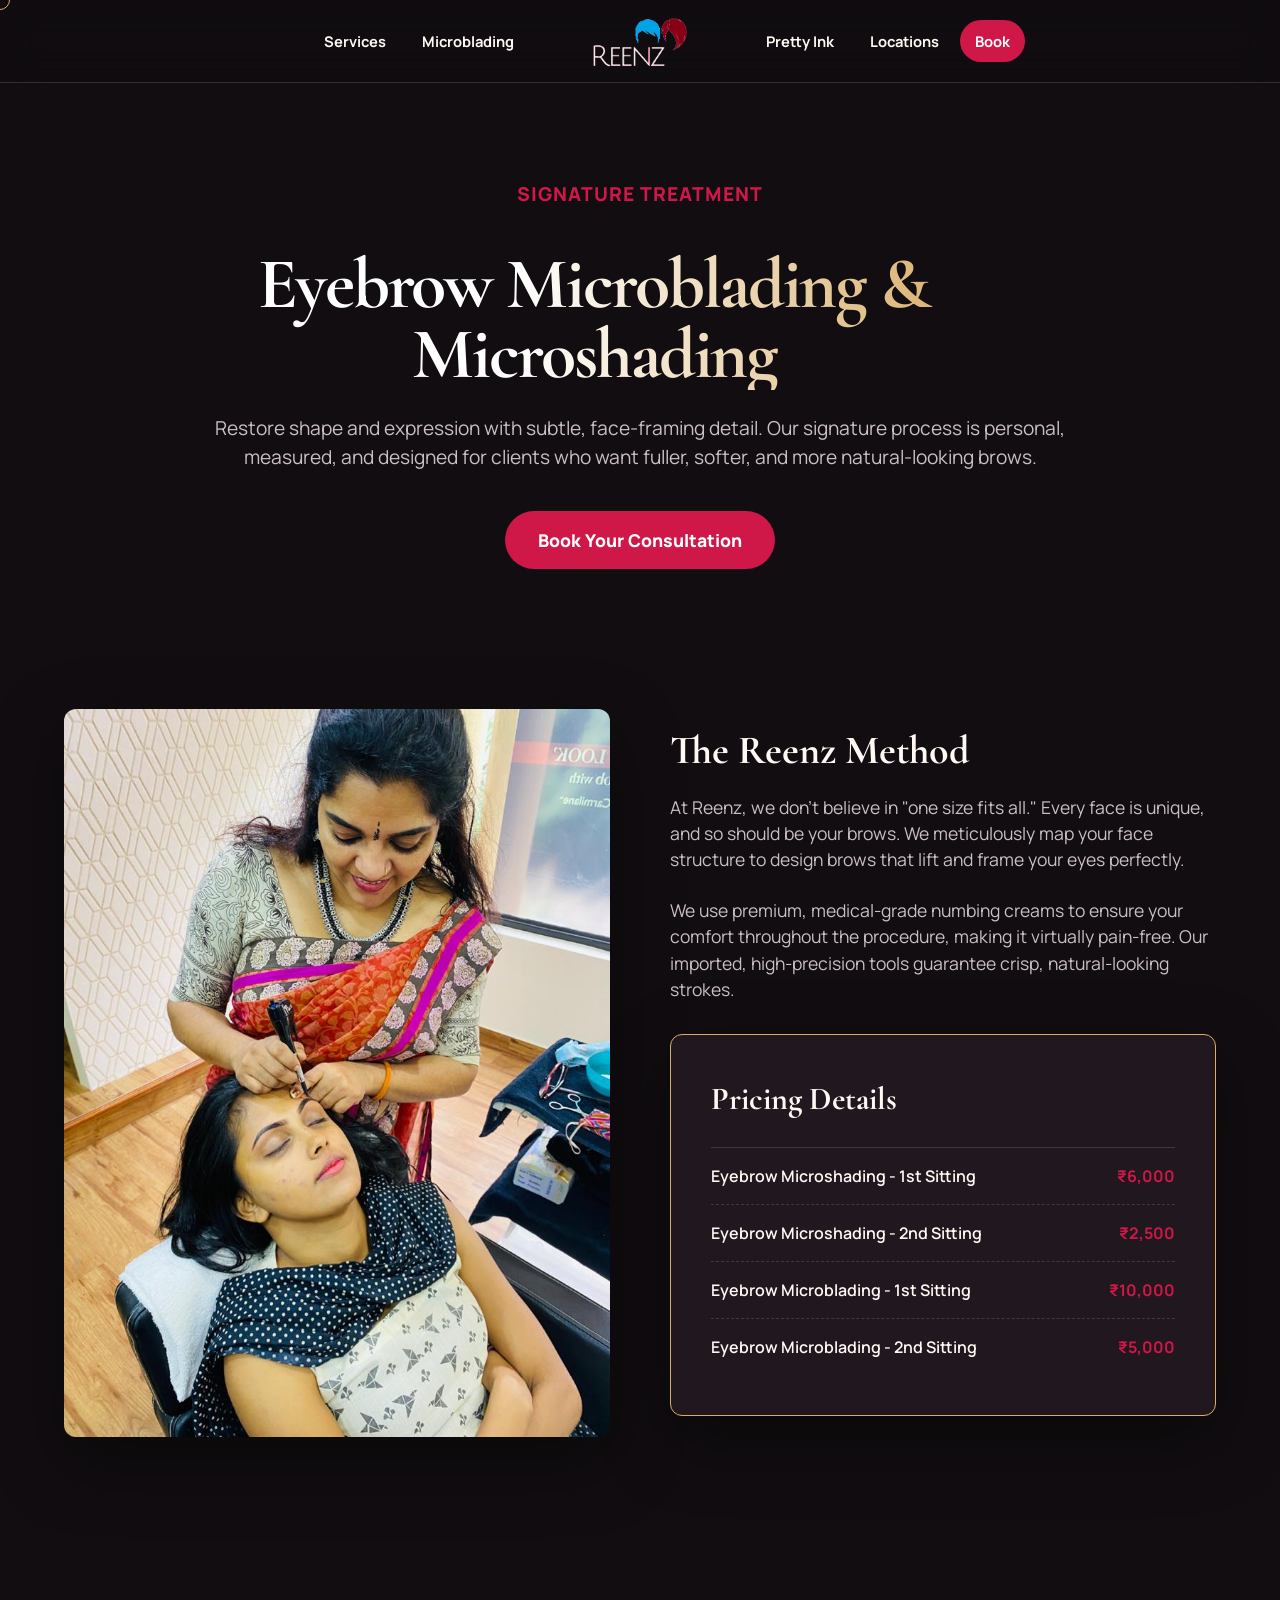
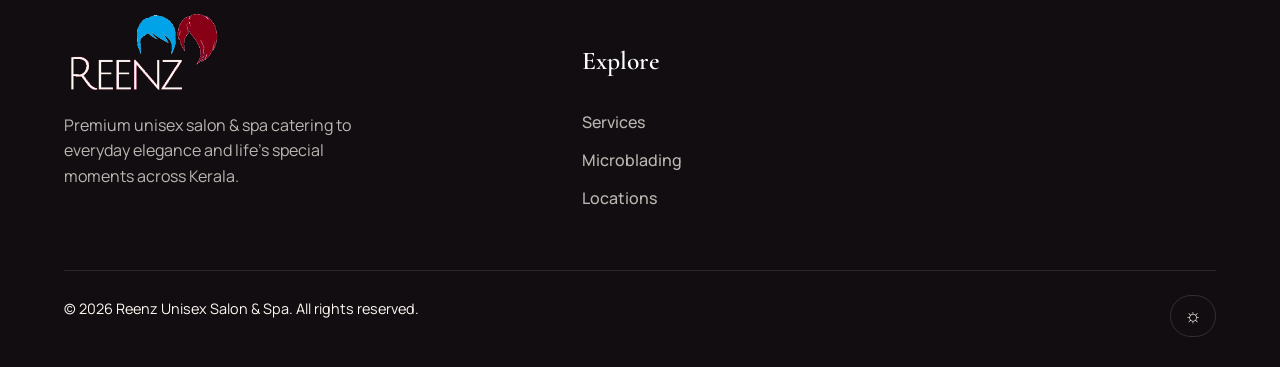
==== commit 9aba2f11: "feat: UX improvements - cursor fix, modal focus trap, back-to-top, header scroll shadow, lazy loadin" ====
--- a/microblading.html
+++ b/microblading.html
@@ -136,6 +136,11 @@
       <a href="index.html#locations">Locations</a>
       <a class="nav-cta" href="index.html#contact">Book</a>
     </nav>
+    <button class="nav-toggle" type="button" aria-label="Open menu" aria-expanded="false" data-nav-toggle>
+      <span></span>
+      <span></span>
+      <span></span>
+    </button>
   </header>
 
   <main>
@@ -148,7 +153,7 @@
 
     <div class="service-content-grid">
       <div class="reveal">
-        <img src="assets/Eyebrow%20Tattoo.jpg" alt="Eyebrow Microblading Process at Reenz" style="border-radius: 12px; box-shadow: var(--shadow);">
+        <img src="assets/Eyebrow%20Tattoo.jpg" alt="Eyebrow Microblading Process at Reenz" style="border-radius: 12px; box-shadow: var(--shadow);" loading="lazy">
       </div>
       <div class="reveal" style="transition-delay: 0.2s;">
         <h2 style="font-family: var(--display); font-size: 2.5rem; margin-bottom: 24px;">The Reenz Method</h2>
@@ -192,6 +197,11 @@
       </div>
     </div>
   </footer>
+
+  <!-- Back to Top -->
+  <a href="#" class="back-to-top" aria-label="Back to top">
+    <svg width="20" height="20" viewBox="0 0 24 24" fill="none" stroke="currentColor" stroke-width="2.5" stroke-linecap="round" stroke-linejoin="round"><polyline points="18 15 12 9 6 15"/></svg>
+  </a>
 
   <script src="script.js"></script>
   <script>
--- a/styles.css
+++ b/styles.css
@@ -63,11 +63,14 @@
   font-family: var(--body);
   line-height: 1.5;
   transition: background-color 180ms ease, color 180ms ease;
-  cursor: none;
-}
-
-a, button, input, select, textarea {
-  cursor: none;
+}
+
+/* Custom cursor only on pointer (non-touch) devices */
+@media (pointer: fine) {
+  body,
+  a, button, input, select, textarea {
+    cursor: none;
+  }
 }
 
 img {
@@ -93,6 +96,19 @@
   background: var(--header-bg);
   border-bottom: 1px solid var(--line);
   backdrop-filter: blur(18px);
+  transition: box-shadow 0.3s ease, background 0.3s ease, padding 0.3s ease;
+}
+
+.site-header.is-scrolled {
+  padding-top: 10px;
+  padding-bottom: 10px;
+  box-shadow: 0 8px 32px rgba(23, 17, 22, 0.12);
+  background: var(--header-bg);
+  backdrop-filter: blur(28px);
+}
+
+body[data-theme="dark"] .site-header.is-scrolled {
+  box-shadow: 0 8px 32px rgba(0, 0, 0, 0.3);
 }
 
 .brand img {
@@ -100,6 +116,9 @@
   height: 54px;
   object-fit: contain;
   object-position: center;
+  image-rendering: high-quality;
+  transform: translateZ(0);
+  backface-visibility: hidden;
 }
 
 .logo-dark {
@@ -252,7 +271,18 @@
   max-width: 760px;
   margin-bottom: 24px;
   font-size: clamp(4.4rem, 14vw, 11rem);
-  letter-spacing: 0;
+  letter-spacing: -0.03em;
+  background: linear-gradient(to right, #fff 20%, var(--gold) 50%, #fff 80%);
+  background-size: 200% auto;
+  -webkit-background-clip: text;
+  -webkit-text-fill-color: transparent;
+  animation: shine 5s linear infinite;
+}
+
+@keyframes shine {
+  to {
+    background-position: 200% center;
+  }
 }
 
 h2 {
@@ -745,7 +775,7 @@
   gap: 50px;
   margin-bottom: 60px;
 }
-.footer-brand img { width: 160px; margin-bottom: 20px; display: block; }
+.footer-brand img { width: 160px; margin-bottom: 20px; display: block; image-rendering: high-quality; transform: translateZ(0); backface-visibility: hidden; }
 .footer-brand p { color: var(--footer-text); max-width: 320px; line-height: 1.6; }
 .footer-links { display: flex; flex-direction: column; gap: 14px; }
 .footer-links h4, .footer-newsletter h4 {
@@ -931,7 +961,7 @@
     align-items: flex-start;
     gap: 20px;
   }
-  body, a, button, input, select, textarea { cursor: auto; }
+  body, a, button, input, select, textarea { cursor: auto !important; }
   .custom-cursor { display: none; }
 }
 
@@ -1016,7 +1046,7 @@
   padding: 20px;
   opacity: 0;
   visibility: hidden;
-  transition: opacity 0.3s ease, visibility 0.3s ease;
+  transition: opacity 0.35s ease, visibility 0.35s ease;
 }
 
 .article-modal.is-open {
@@ -1042,13 +1072,16 @@
   border-radius: 12px;
   overflow-y: auto;
   box-shadow: 0 30px 100px rgba(0, 0, 0, 0.5);
-  transform: translateY(20px) scale(0.98);
-  transition: transform 0.4s cubic-bezier(0.2, 0.8, 0.2, 1);
+  /* Premium entrance animation */
+  opacity: 0;
+  transform: scale(0.95) translateY(20px);
+  transition: opacity 0.4s cubic-bezier(0.2, 0.8, 0.2, 1), transform 0.4s cubic-bezier(0.2, 0.8, 0.2, 1);
   border: 1px solid var(--line);
 }
 
 .article-modal.is-open .modal-content {
-  transform: translateY(0) scale(1);
+  opacity: 1;
+  transform: scale(1) translateY(0);
 }
 
 .modal-close {
@@ -1355,17 +1388,7 @@
   color: var(--rose);
 }
 
-/* Scroll Animations */
-.reveal {
-  opacity: 0;
-  transform: translateY(40px);
-  transition: opacity 0.8s ease-out, transform 0.8s cubic-bezier(0.2, 0.8, 0.2, 1);
-}
-
-.reveal.active {
-  opacity: 1;
-  transform: translateY(0);
-}
+/* Scroll Animations — single canonical rule (duplicate above removed) */
 
 /* Staggering for lists */
 .menu-card:nth-child(2) { transition-delay: 0.1s; }
@@ -1382,3 +1405,79 @@
   filter: var(--map-filter);
   transition: filter 0.5s ease;
 }
+
+/* Back-to-Top Button */
+.back-to-top {
+  position: fixed;
+  bottom: 100px;
+  right: 30px;
+  z-index: 90;
+  width: 46px;
+  height: 46px;
+  border-radius: 50%;
+  background: var(--card);
+  border: 1px solid var(--line);
+  color: var(--ink);
+  display: flex;
+  align-items: center;
+  justify-content: center;
+  box-shadow: 0 4px 16px rgba(23, 17, 22, 0.12);
+  opacity: 0;
+  visibility: hidden;
+  transform: translateY(10px);
+  transition: opacity 0.3s ease, visibility 0.3s ease, transform 0.3s cubic-bezier(0.2, 0.8, 0.2, 1), background 0.2s ease, box-shadow 0.2s ease;
+  text-decoration: none;
+}
+
+.back-to-top.is-visible {
+  opacity: 1;
+  visibility: visible;
+  transform: translateY(0);
+}
+
+.back-to-top:hover {
+  background: var(--gold);
+  color: #fff;
+  border-color: var(--gold);
+  box-shadow: 0 8px 24px rgba(196, 147, 79, 0.35);
+  transform: translateY(-3px);
+}
+
+@media (max-width: 620px) {
+  .back-to-top {
+    bottom: 82px;
+    right: 20px;
+    width: 40px;
+    height: 40px;
+  }
+}
+
+/* Utility classes replacing inline styles */
+.text-center { text-align: center; }
+.mx-auto { margin-left: auto; margin-right: auto; }
+.section-heading-centered {
+  text-align: center;
+  margin: 0 auto 48px auto;
+}
+.section-heading-centered h2 {
+  margin: 0;
+}
+.faq-heading-wrap {
+  max-width: 600px;
+  margin: 0 auto 40px auto;
+  text-align: center;
+}
+.faq-heading-wrap h2 {
+  margin: 0;
+}
+.faq-body {
+  max-width: 760px;
+  margin: 0 auto;
+}
+.map-wrap {
+  width: 100%;
+  height: 250px;
+  border-radius: 12px;
+  overflow: hidden;
+  margin-bottom: 24px;
+}
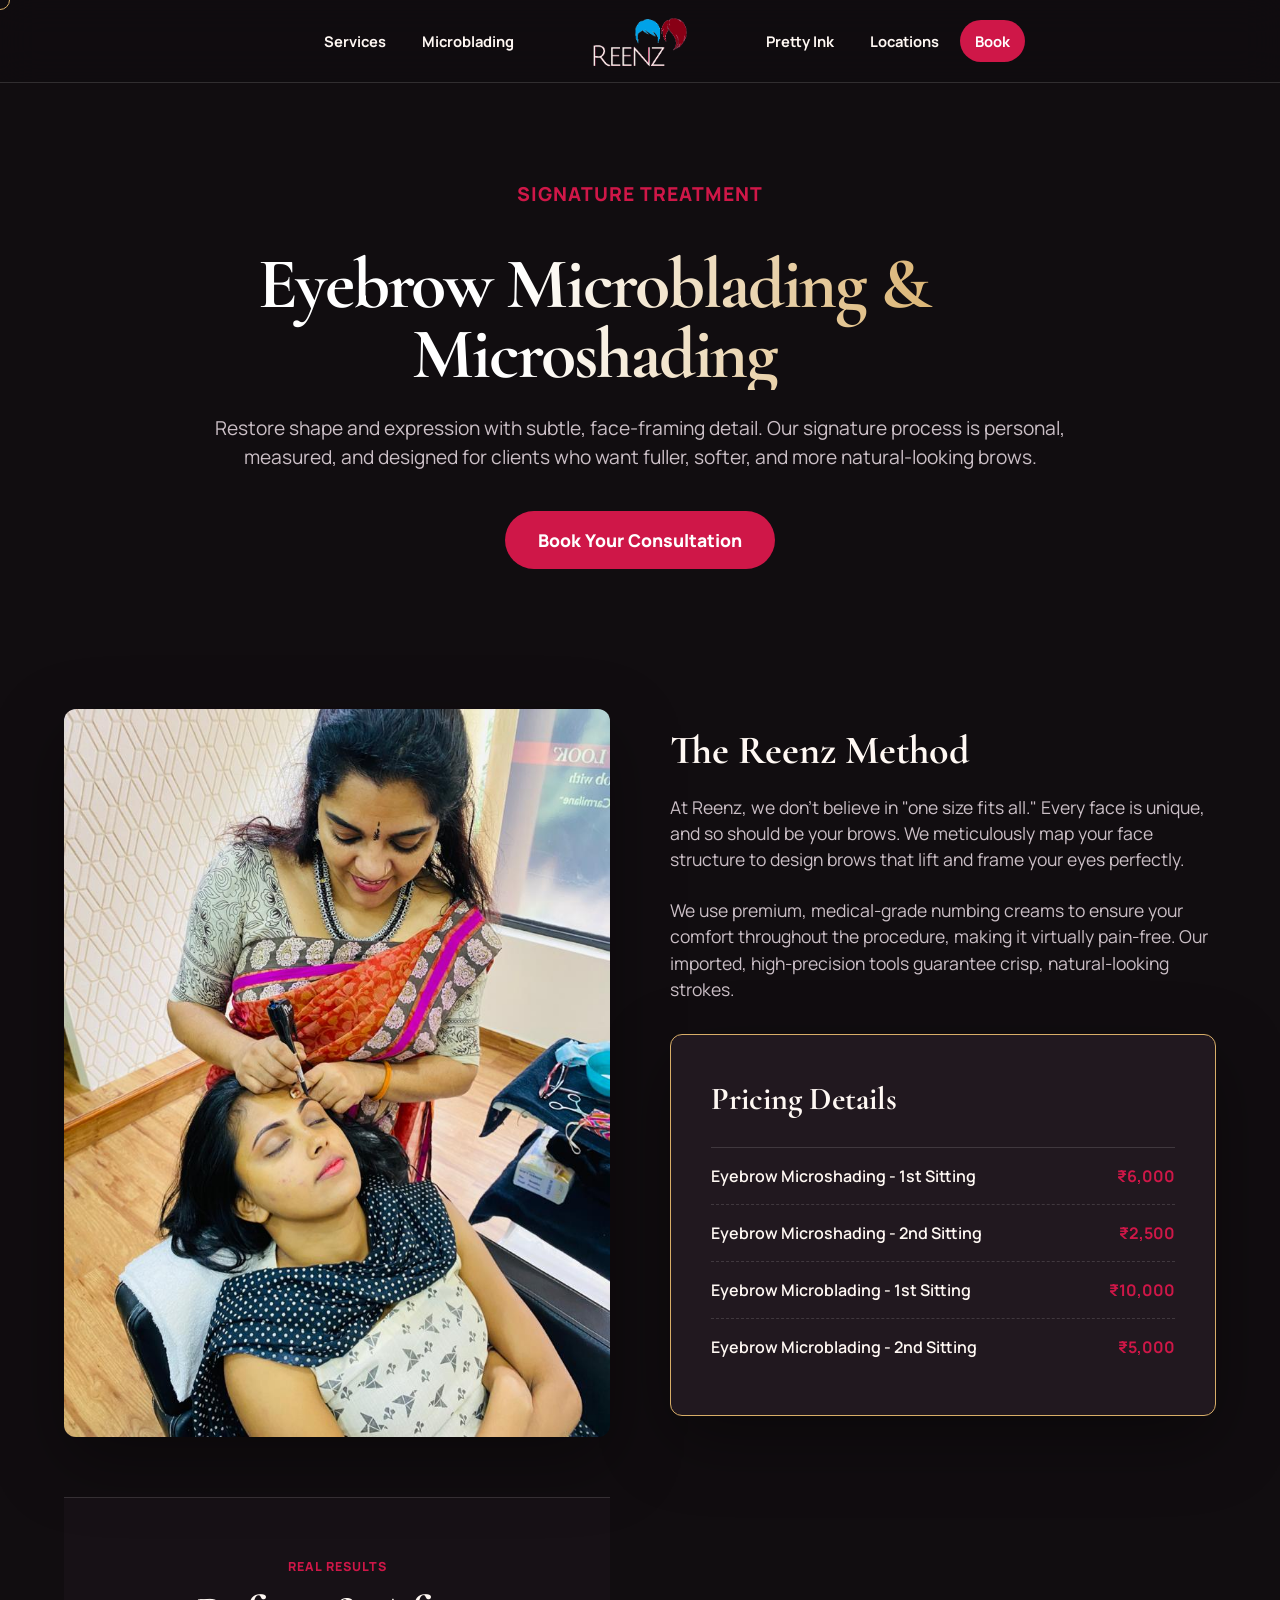
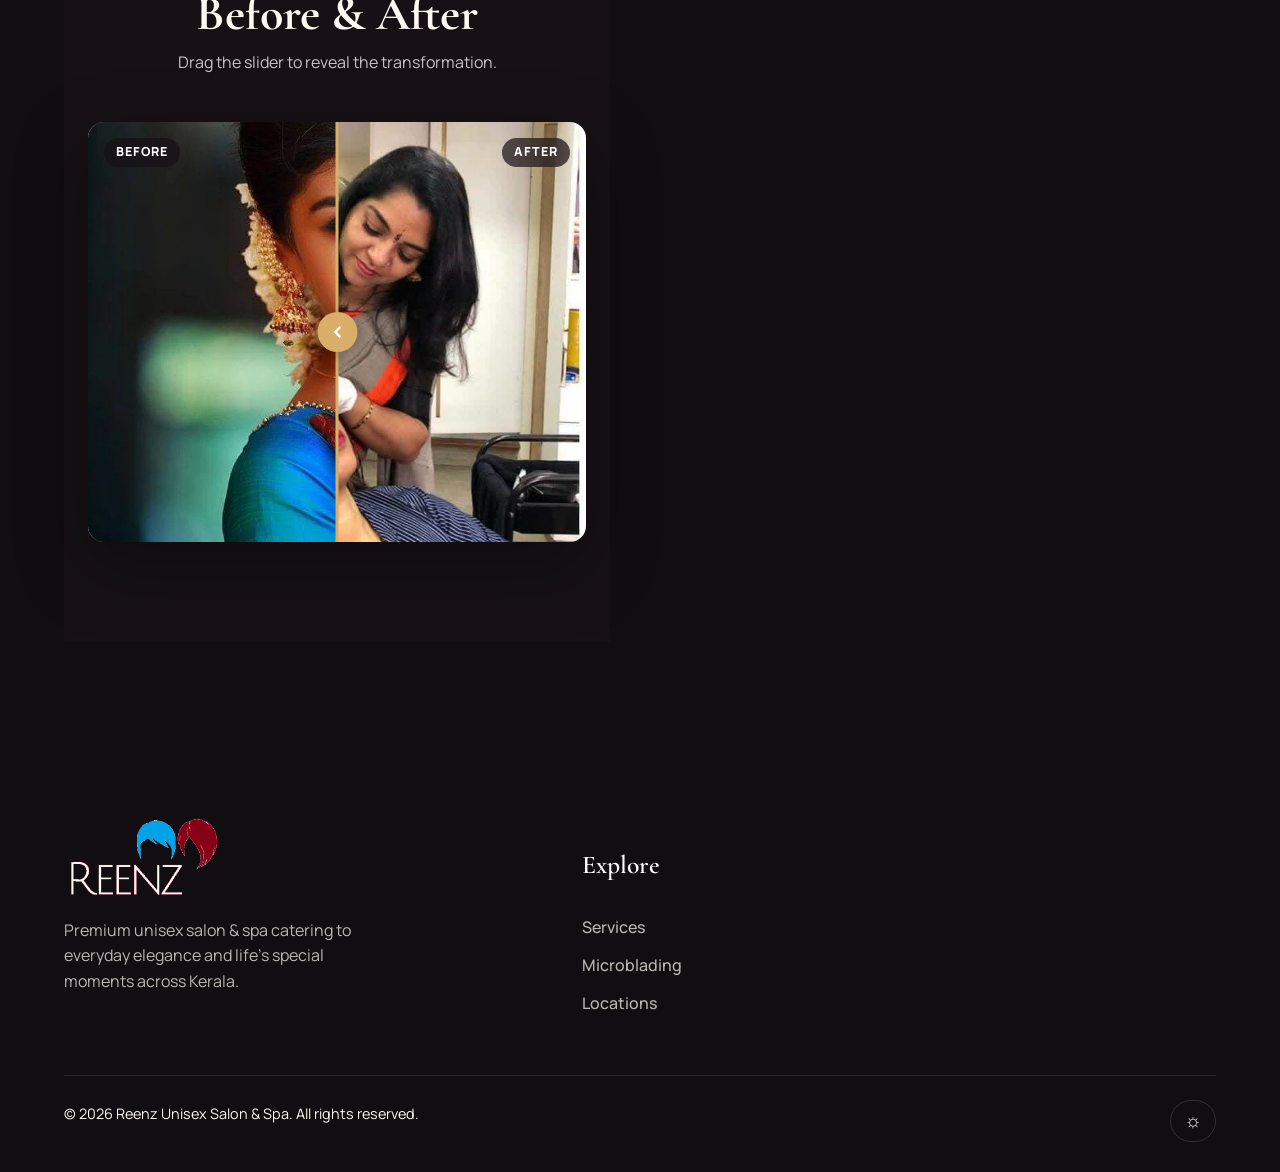
==== commit 796f321b: "feat: perf + SEO + UX - hero preload, two-location schema, AggregateRating, openingHours, stats bar," ====
--- a/microblading.html
+++ b/microblading.html
@@ -23,6 +23,28 @@
   <meta property="twitter:title" content="Eyebrow Microblading & Microshading in Kerala | Reenz Salon">
   <meta property="twitter:description" content="Premium eyebrow microblading and microshading at Reenz Salon. Achieve natural-looking, perfectly shaped brows with our expert artists in Trivandrum.">
   <meta property="twitter:image" content="https://reenz.in/assets/Eyebrow%20Tattoo.jpg">
+
+  <!-- Breadcrumb Schema for Google hierarchy -->
+  <script type="application/ld+json">
+  {
+    "@context": "https://schema.org",
+    "@type": "BreadcrumbList",
+    "itemListElement": [
+      {
+        "@type": "ListItem",
+        "position": 1,
+        "name": "Home",
+        "item": "https://reenz.in/"
+      },
+      {
+        "@type": "ListItem",
+        "position": 2,
+        "name": "Eyebrow Microblading & Microshading",
+        "item": "https://reenz.in/microblading.html"
+      }
+    ]
+  }
+  </script>
 
   <!-- Structured Data (JSON-LD) -->
   <script type="application/ld+json">
@@ -170,6 +192,73 @@
           </ul>
         </div>
       </div>
+
+    <!-- Before/After Slider -->
+    <section style="padding: 60px 24px 100px; background: var(--surface); border-top: 1px solid var(--line);">
+      <div style="max-width: 900px; margin: 0 auto; text-align: center;">
+        <p class="eyebrow" style="color: var(--rose);">Real Results</p>
+        <h2 style="font-family: var(--display); font-size: clamp(2rem, 4vw, 3rem); margin-bottom: 12px;">Before &amp; After</h2>
+        <p style="color: var(--muted); margin-bottom: 48px;">Drag the slider to reveal the transformation.</p>
+
+        <div class="ba-slider" id="baSlider" style="position: relative; max-width: 700px; margin: 0 auto; border-radius: 16px; overflow: hidden; box-shadow: var(--shadow); user-select: none; touch-action: pan-y;">
+          <!-- After image (full width, base layer) -->
+          <img src="assets/reenz-brow-service-clean.jpg" alt="After eyebrow microblading by Reenz" style="display: block; width: 100%; height: 420px; object-fit: cover; object-position: center;" loading="lazy">
+          <!-- Before image (clipped by JS) -->
+          <div id="baBeforeWrap" style="position: absolute; top: 0; left: 0; width: 50%; height: 100%; overflow: hidden;">
+            <img src="assets/reenz-bridal-portrait-clean.jpg" alt="Before eyebrow microblading" style="display: block; width: 700px; max-width: none; height: 420px; object-fit: cover; object-position: center;" loading="lazy">
+          </div>
+          <!-- Labels -->
+          <span style="position: absolute; top: 16px; left: 16px; background: rgba(23,17,22,0.7); color:#fff; font-size:0.78rem; font-weight:800; text-transform:uppercase; letter-spacing:1px; padding:5px 12px; border-radius:999px; backdrop-filter:blur(8px);">Before</span>
+          <span style="position: absolute; top: 16px; right: 16px; background: rgba(23,17,22,0.7); color:#fff; font-size:0.78rem; font-weight:800; text-transform:uppercase; letter-spacing:1px; padding:5px 12px; border-radius:999px; backdrop-filter:blur(8px);">After</span>
+          <!-- Divider handle -->
+          <div id="baHandle" style="position: absolute; top: 0; left: 50%; width: 3px; height: 100%; background: var(--gold); transform: translateX(-50%); cursor: ew-resize;">
+            <div style="position: absolute; top: 50%; left: 50%; transform: translate(-50%, -50%); width: 40px; height: 40px; background: var(--gold); border-radius: 50%; display: flex; align-items: center; justify-content: center; box-shadow: 0 4px 16px rgba(0,0,0,0.3);">
+              <svg width="18" height="18" viewBox="0 0 24 24" fill="none" stroke="#fff" stroke-width="2.5" stroke-linecap="round" stroke-linejoin="round"><polyline points="15 18 9 12 15 6"/><polyline points="9 18 3 12 9 6" transform="translate(6,0)"/></svg>
+            </div>
+          </div>
+        </div>
+      </div>
+    </section>
+
+    <script>
+    (function() {
+      const slider = document.getElementById('baSlider');
+      const beforeWrap = document.getElementById('baBeforeWrap');
+      const handle = document.getElementById('baHandle');
+      if (!slider || !beforeWrap || !handle) return;
+
+      function setPosition(x) {
+        const rect = slider.getBoundingClientRect();
+        let pct = (x - rect.left) / rect.width;
+        pct = Math.max(0.02, Math.min(0.98, pct));
+        beforeWrap.style.width = (pct * 100) + '%';
+        handle.style.left = (pct * 100) + '%';
+      }
+
+      // Mouse
+      handle.addEventListener('mousedown', function(e) {
+        e.preventDefault();
+        function onMove(e) { setPosition(e.clientX); }
+        function onUp() {
+          window.removeEventListener('mousemove', onMove);
+          window.removeEventListener('mouseup', onUp);
+        }
+        window.addEventListener('mousemove', onMove);
+        window.addEventListener('mouseup', onUp);
+      });
+
+      // Touch
+      handle.addEventListener('touchstart', function(e) {
+        function onMove(e) { setPosition(e.touches[0].clientX); }
+        function onEnd() {
+          window.removeEventListener('touchmove', onMove);
+          window.removeEventListener('touchend', onEnd);
+        }
+        window.addEventListener('touchmove', onMove, { passive: true });
+        window.addEventListener('touchend', onEnd);
+      }, { passive: true });
+    })();
+    </script>
     </div>
   </main>
 
--- a/styles.css
+++ b/styles.css
@@ -82,6 +82,10 @@
   color: inherit;
 }
 
+address {
+  font-style: normal;
+}
+
 .site-header {
   position: fixed;
   z-index: 20;
@@ -892,10 +896,11 @@
     min-height: 720px;
     padding-top: 118px;
     justify-content: flex-start;
+    /* Switch off fixed attachment on mobile — prevents GPU repaint jank */
     background:
       linear-gradient(90deg, rgba(23, 17, 22, 0.78) 0%, rgba(23, 17, 22, 0.45) 55%, rgba(23, 17, 22, 0.18) 100%),
       linear-gradient(180deg, rgba(23, 17, 22, 0.08), rgba(23, 17, 22, 0.34)),
-      url("assets/reenz-bridal-wide-clean.jpg") 54% center / cover no-repeat fixed;
+      url("assets/reenz-bridal-wide-clean.jpg") 54% center / cover no-repeat scroll;
   }
 
   .image-story {
@@ -1390,7 +1395,117 @@
 
 /* Scroll Animations — single canonical rule (duplicate above removed) */
 
-/* Staggering for lists */
+/* ─── Stats / Trust Bar ─────────────────────────────────── */
+.stats-bar {
+  background: var(--surface);
+  border-top: 1px solid var(--line);
+  border-bottom: 1px solid var(--line);
+  padding: 40px clamp(22px, 5vw, 72px);
+  display: flex;
+  justify-content: center;
+  gap: clamp(32px, 6vw, 80px);
+  flex-wrap: wrap;
+}
+
+.stat-item {
+  display: flex;
+  flex-direction: column;
+  align-items: center;
+  gap: 6px;
+  text-align: center;
+}
+
+.stat-number {
+  font-family: var(--display);
+  font-size: clamp(2.4rem, 5vw, 3.8rem);
+  font-weight: 700;
+  line-height: 1;
+  color: var(--ink);
+  /* Gradient shimmer on the number */
+  background: linear-gradient(135deg, var(--gold) 0%, var(--rose) 100%);
+  -webkit-background-clip: text;
+  -webkit-text-fill-color: transparent;
+  background-clip: text;
+}
+
+.stat-label {
+  font-size: 0.82rem;
+  font-weight: 700;
+  text-transform: uppercase;
+  letter-spacing: 0.08em;
+  color: var(--muted);
+}
+
+/* ─── Testimonial Stars ──────────────────────────────────── */
+.review-stars {
+  color: var(--gold);
+  font-size: 1rem;
+  letter-spacing: 2px;
+  margin-bottom: 10px;
+  display: block;
+}
+
+/* ─── Mobile Sticky CTA ──────────────────────────────────── */
+.mobile-sticky-cta {
+  display: none;
+  position: fixed;
+  bottom: 0;
+  left: 0;
+  right: 0;
+  z-index: 80;
+  padding: 12px 20px;
+  background: var(--ink);
+  border-top: 1px solid rgba(255,255,255,0.08);
+  backdrop-filter: blur(16px);
+}
+
+.mobile-sticky-cta a {
+  display: block;
+  width: 100%;
+  text-align: center;
+  background: var(--rose);
+  color: #fff;
+  font-weight: 800;
+  font-size: 1rem;
+  padding: 14px;
+  border-radius: 999px;
+  text-decoration: none;
+  transition: background 0.2s ease, transform 0.2s ease;
+}
+
+.mobile-sticky-cta a:active {
+  transform: scale(0.97);
+  background: var(--rose-dark);
+}
+
+@media (max-width: 768px) {
+  .mobile-sticky-cta {
+    display: block;
+  }
+  /* Prevent content from hiding behind sticky bar */
+  body {
+    padding-bottom: 74px;
+  }
+}
+
+/* ─── Skeleton / Image Shimmer Loader ───────────────────── */
+@keyframes shimmer {
+  0%   { background-position: -600px 0; }
+  100% { background-position:  600px 0; }
+}
+
+.img-skeleton {
+  background: linear-gradient(
+    90deg,
+    var(--soft) 25%,
+    var(--line) 50%,
+    var(--soft) 75%
+  );
+  background-size: 1200px 100%;
+  animation: shimmer 1.6s infinite linear;
+}
+
+/* ─── Staggering for lists ───────────────────────────────── */
 .menu-card:nth-child(2) { transition-delay: 0.1s; }
 .menu-card:nth-child(3) { transition-delay: 0.2s; }
 .menu-card:nth-child(4) { transition-delay: 0.3s; }
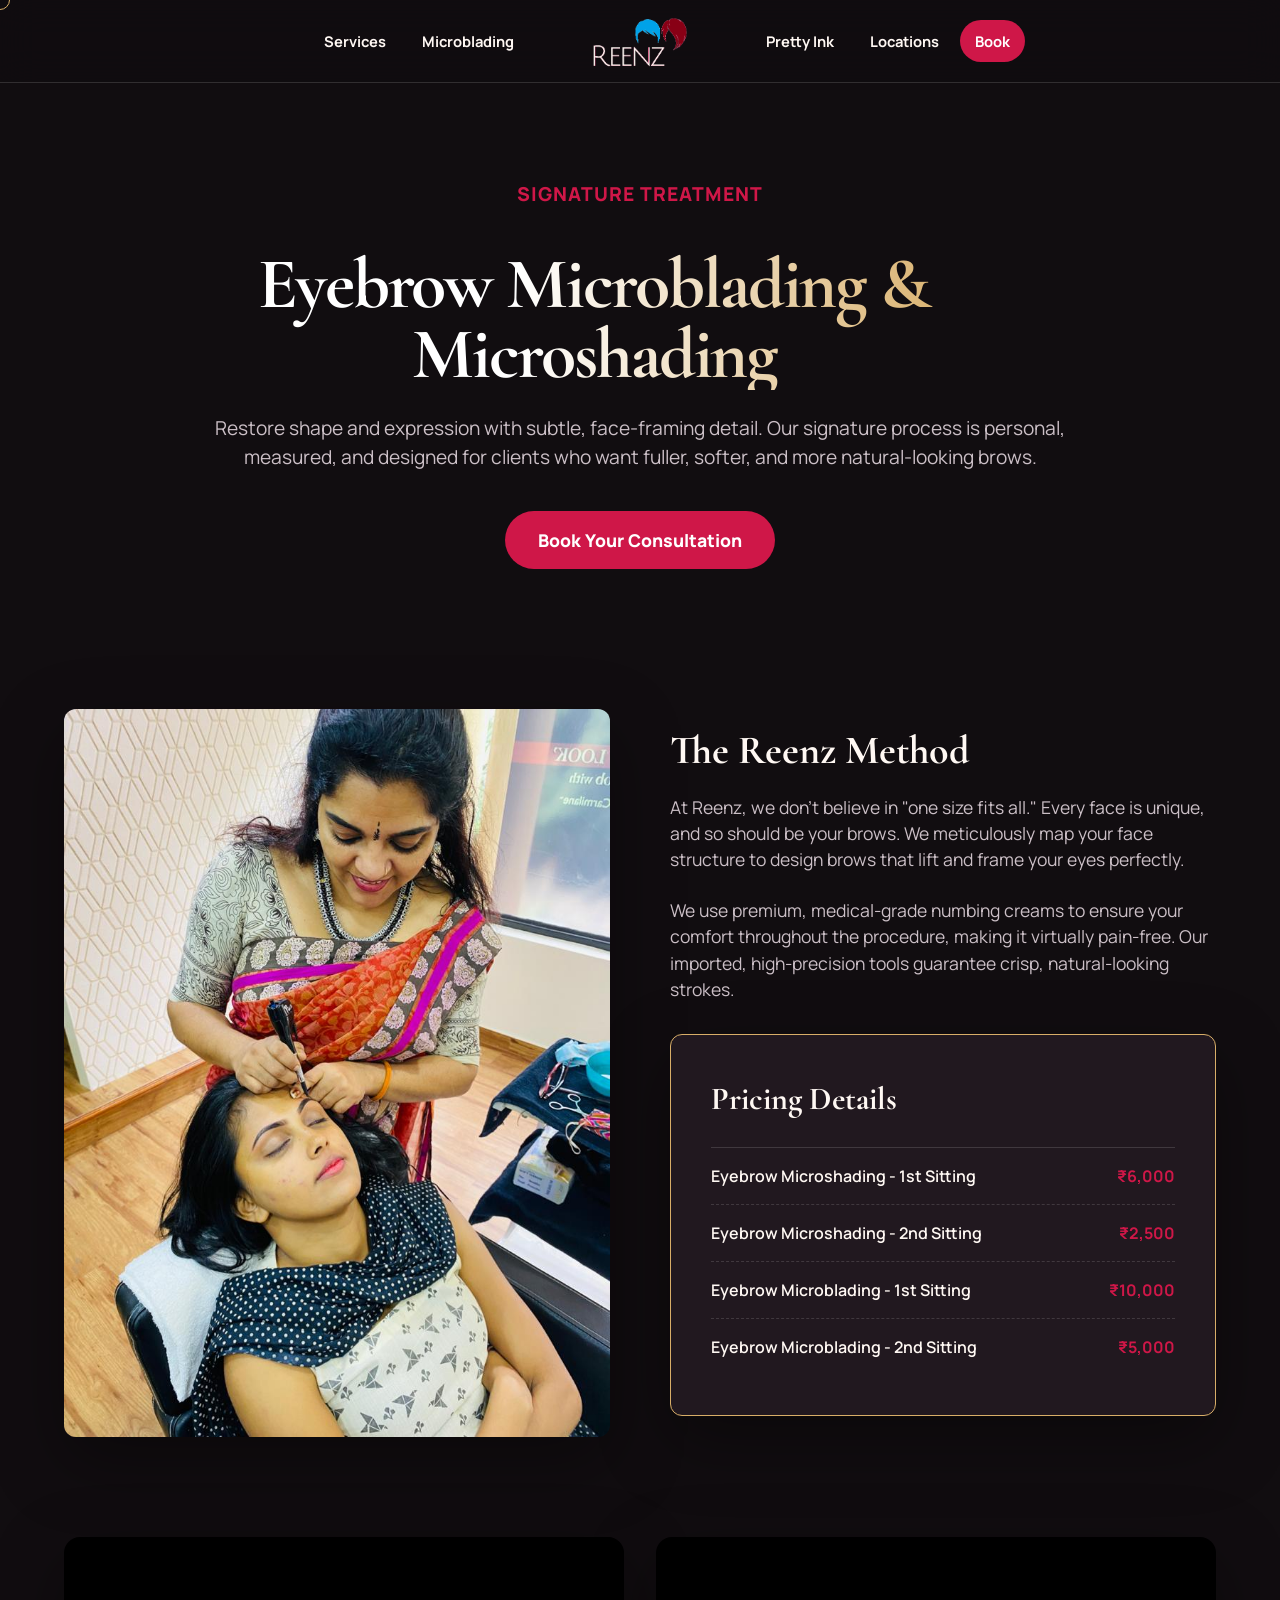
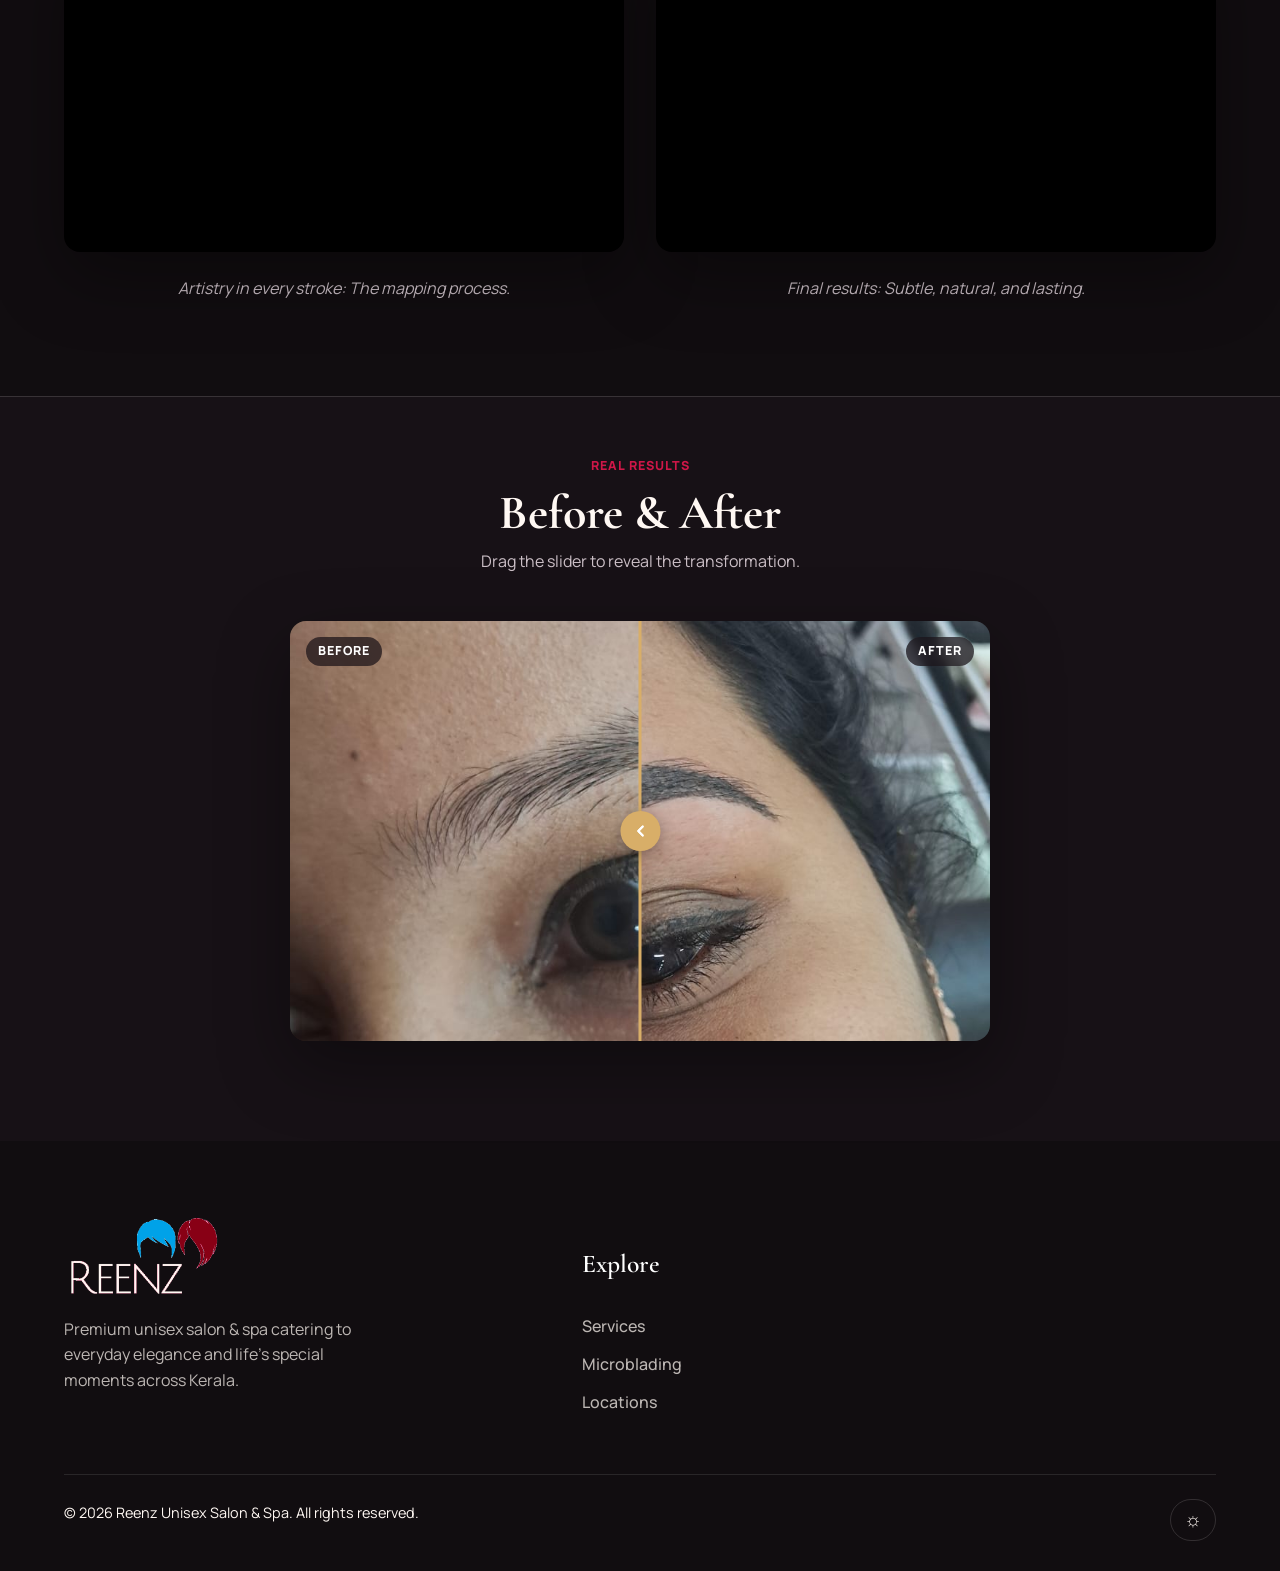
==== commit 36758c14: "feat: Add dual YouTube video embeds and optimize performance" ====
--- a/microblading.html
+++ b/microblading.html
@@ -193,6 +193,38 @@
         </div>
       </div>
 
+    </div>
+
+    <!-- Video Showcase -->
+    <section class="video-grid">
+      <div>
+        <div class="video-wrapper">
+          <iframe 
+            src="https://www.youtube.com/embed/mHEEbYcP17A" 
+            title="Eyebrow Microblading at Reenz Salon - Part 1" 
+            allow="accelerometer; autoplay; clipboard-write; encrypted-media; gyroscope; picture-in-picture; web-share" 
+            referrerpolicy="strict-origin-when-cross-origin" 
+            loading="lazy"
+            allowfullscreen>
+          </iframe>
+        </div>
+        <p class="video-caption">Artistry in every stroke: The mapping process.</p>
+      </div>
+      <div>
+        <div class="video-wrapper">
+          <iframe 
+            src="https://www.youtube.com/embed/P4DMqVdOI70" 
+            title="Eyebrow Microblading at Reenz Salon - Part 2" 
+            allow="accelerometer; autoplay; clipboard-write; encrypted-media; gyroscope; picture-in-picture; web-share" 
+            referrerpolicy="strict-origin-when-cross-origin" 
+            loading="lazy"
+            allowfullscreen>
+          </iframe>
+        </div>
+        <p class="video-caption">Final results: Subtle, natural, and lasting.</p>
+      </div>
+    </section>
+
     <!-- Before/After Slider -->
     <section style="padding: 60px 24px 100px; background: var(--surface); border-top: 1px solid var(--line);">
       <div style="max-width: 900px; margin: 0 auto; text-align: center;">
@@ -202,10 +234,10 @@
 
         <div class="ba-slider" id="baSlider" style="position: relative; max-width: 700px; margin: 0 auto; border-radius: 16px; overflow: hidden; box-shadow: var(--shadow); user-select: none; touch-action: pan-y;">
           <!-- After image (full width, base layer) -->
-          <img src="assets/reenz-brow-service-clean.jpg" alt="After eyebrow microblading by Reenz" style="display: block; width: 100%; height: 420px; object-fit: cover; object-position: center;" loading="lazy">
+          <img src="assets/After-Eyebrow.jpeg" alt="After eyebrow microblading by Reenz" style="display: block; width: 100%; height: 420px; object-fit: cover; object-position: center;" loading="lazy">
           <!-- Before image (clipped by JS) -->
           <div id="baBeforeWrap" style="position: absolute; top: 0; left: 0; width: 50%; height: 100%; overflow: hidden;">
-            <img src="assets/reenz-bridal-portrait-clean.jpg" alt="Before eyebrow microblading" style="display: block; width: 700px; max-width: none; height: 420px; object-fit: cover; object-position: center;" loading="lazy">
+            <img src="assets/Before-Eyebrow.jpeg" alt="Before eyebrow microblading" style="display: block; width: 700px; max-width: none; height: 420px; object-fit: cover; object-position: center;" loading="lazy">
           </div>
           <!-- Labels -->
           <span style="position: absolute; top: 16px; left: 16px; background: rgba(23,17,22,0.7); color:#fff; font-size:0.78rem; font-weight:800; text-transform:uppercase; letter-spacing:1px; padding:5px 12px; border-radius:999px; backdrop-filter:blur(8px);">Before</span>
@@ -259,7 +291,6 @@
       }, { passive: true });
     })();
     </script>
-    </div>
   </main>
 
   <footer class="site-footer expanded-footer">
--- a/styles.css
+++ b/styles.css
@@ -392,7 +392,7 @@
 }
 
 .section-pad {
-  padding: clamp(72px, 10vw, 120px) clamp(22px, 5vw, 72px);
+  padding: clamp(50px, 7vw, 80px) clamp(22px, 5vw, 72px);
 }
 
 .intro {
@@ -528,7 +528,7 @@
   grid-template-columns: minmax(0, 1fr) minmax(280px, 520px);
   gap: clamp(28px, 6vw, 80px);
   align-items: center;
-  padding: clamp(70px, 10vw, 130px) clamp(22px, 5vw, 72px);
+  padding: clamp(50px, 7vw, 90px) clamp(22px, 5vw, 72px);
   color: #fff;
   background:
     linear-gradient(125deg, rgba(23, 17, 22, 0.96), rgba(115, 0, 34, 0.9)),
@@ -554,7 +554,6 @@
 
 .brow-visual {
   position: relative;
-  min-height: 400px;
   border-radius: 8px;
   overflow: hidden;
   background: var(--card);
@@ -1393,7 +1392,17 @@
   color: var(--rose);
 }
 
-/* Scroll Animations — single canonical rule (duplicate above removed) */
+/* Scroll Animations */
+.reveal {
+  opacity: 0;
+  transform: translateY(30px);
+  transition: opacity 0.8s cubic-bezier(0.2, 0.8, 0.2, 1), transform 0.8s cubic-bezier(0.2, 0.8, 0.2, 1);
+}
+
+.reveal.revealed {
+  opacity: 1;
+  transform: translateY(0);
+}
 
 /* ─── Stats / Trust Bar ─────────────────────────────────── */
 .stats-bar {
@@ -1445,48 +1454,7 @@
   display: block;
 }
 
-/* ─── Mobile Sticky CTA ──────────────────────────────────── */
-.mobile-sticky-cta {
-  display: none;
-  position: fixed;
-  bottom: 0;
-  left: 0;
-  right: 0;
-  z-index: 80;
-  padding: 12px 20px;
-  background: var(--ink);
-  border-top: 1px solid rgba(255,255,255,0.08);
-  backdrop-filter: blur(16px);
-}
-
-.mobile-sticky-cta a {
-  display: block;
-  width: 100%;
-  text-align: center;
-  background: var(--rose);
-  color: #fff;
-  font-weight: 800;
-  font-size: 1rem;
-  padding: 14px;
-  border-radius: 999px;
-  text-decoration: none;
-  transition: background 0.2s ease, transform 0.2s ease;
-}
-
-.mobile-sticky-cta a:active {
-  transform: scale(0.97);
-  background: var(--rose-dark);
-}
-
-@media (max-width: 768px) {
-  .mobile-sticky-cta {
-    display: block;
-  }
-  /* Prevent content from hiding behind sticky bar */
-  body {
-    padding-bottom: 74px;
-  }
-}
+
 
 /* ─── Skeleton / Image Shimmer Loader ───────────────────── */
 @keyframes shimmer {
@@ -1596,3 +1564,70 @@
   overflow: hidden;
   margin-bottom: 24px;
 }
+
+/* Video Embeds */
+.video-wrapper {
+  position: relative;
+  padding-bottom: 56.25%; /* 16:9 Aspect Ratio */
+  height: 0;
+  overflow: hidden;
+  border-radius: 16px;
+  box-shadow: var(--shadow);
+  background: #000;
+}
+
+.video-wrapper iframe {
+  position: absolute;
+  top: 0;
+  left: 0;
+  width: 100%;
+  height: 100%;
+  border: 0;
+}
+
+.video-grid {
+  display: grid;
+  grid-template-columns: 1fr;
+  gap: 32px;
+  max-width: 1200px;
+  margin: 0 auto;
+  padding: 0 24px 80px;
+}
+
+@media (min-width: 768px) {
+  .video-grid {
+    grid-template-columns: 1fr 1fr;
+  }
+}
+
+.video-section {
+  max-width: 1000px;
+  margin: 0 auto;
+  padding: 0 24px 80px;
+}
+
+.video-caption {
+  text-align: center;
+  margin-top: 24px;
+  color: var(--muted);
+  font-style: italic;
+  font-size: 1rem;
+}
+
+.section-heading-centered {
+  text-align: center;
+  margin-bottom: 48px;
+}
+
+.brows-showcase.dark {
+  background: linear-gradient(125deg, rgba(23, 17, 22, 1), rgba(115, 0, 34, 0.95)), #25111b;
+  color: #fff;
+}
+
+.brows-showcase.dark .eyebrow {
+  color: var(--mint);
+}
+
+.brows-showcase.dark p {
+  color: rgba(255, 255, 255, 0.8);
+}
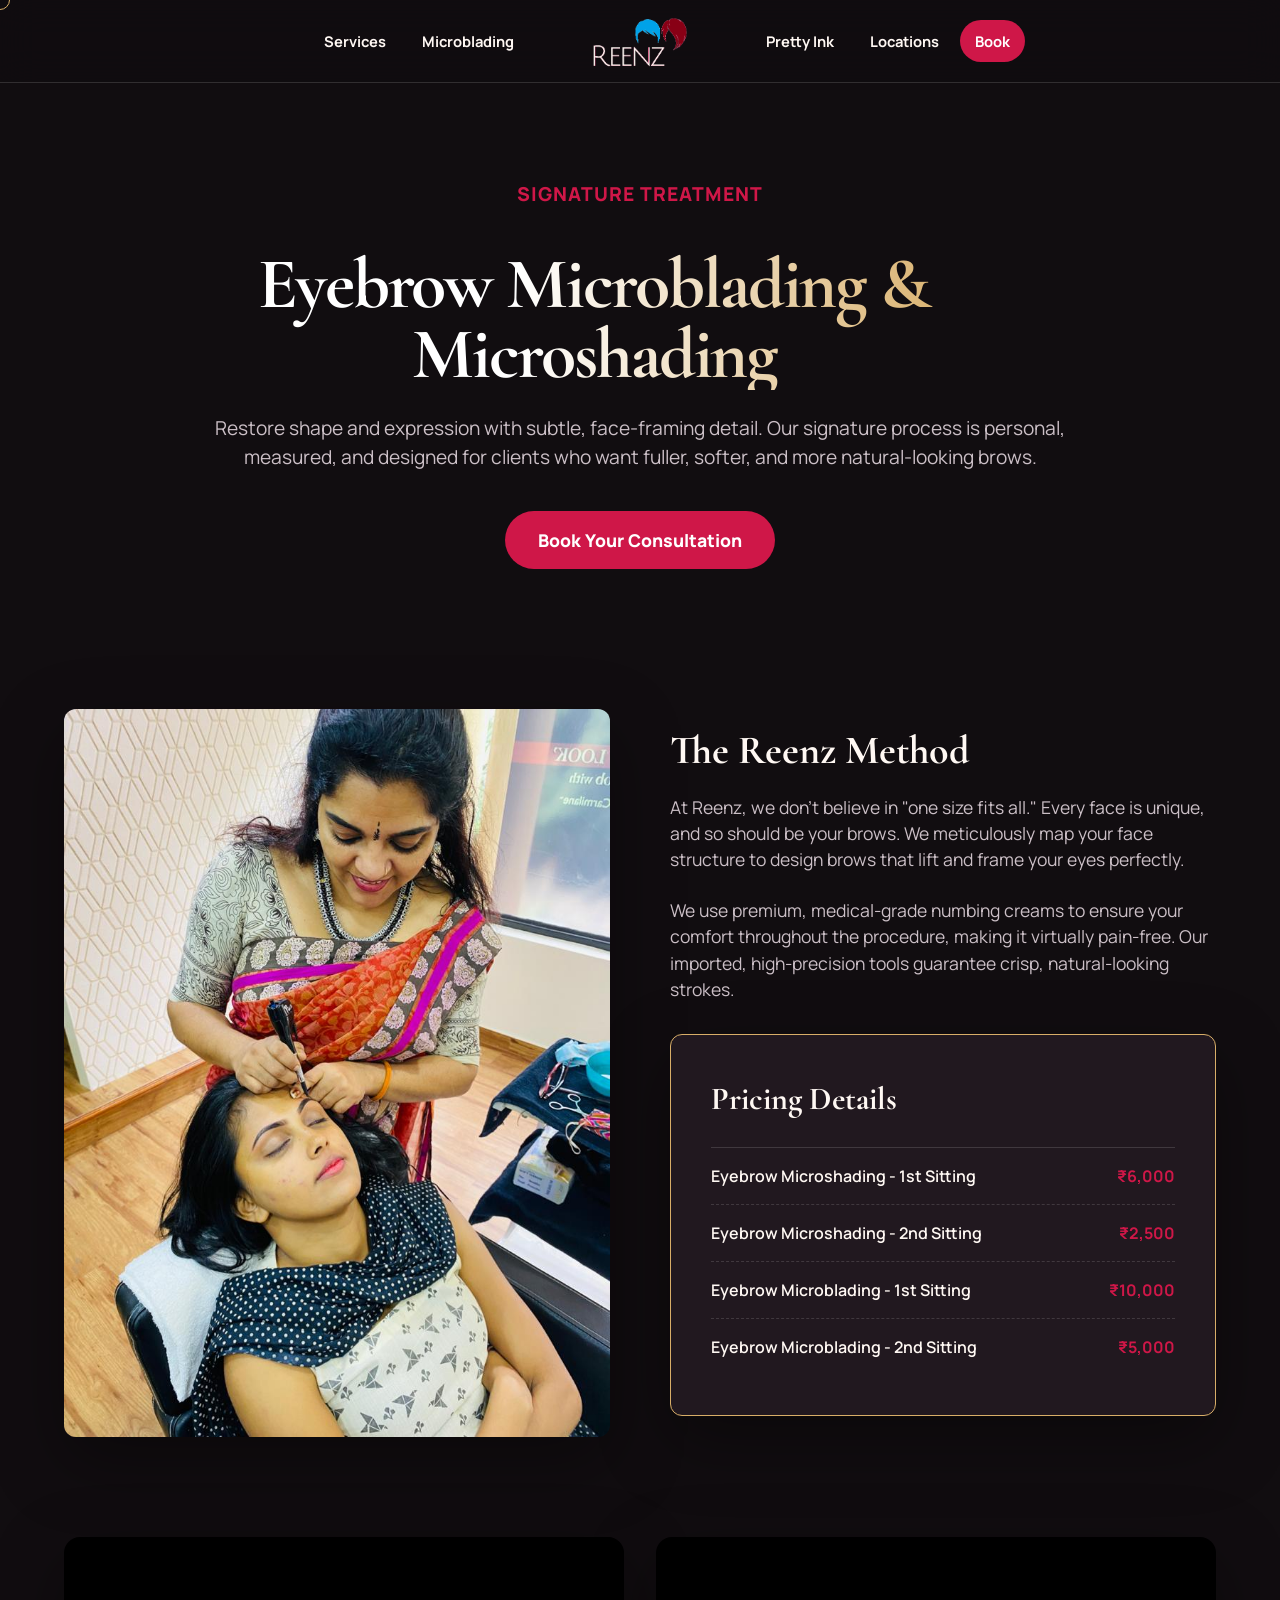
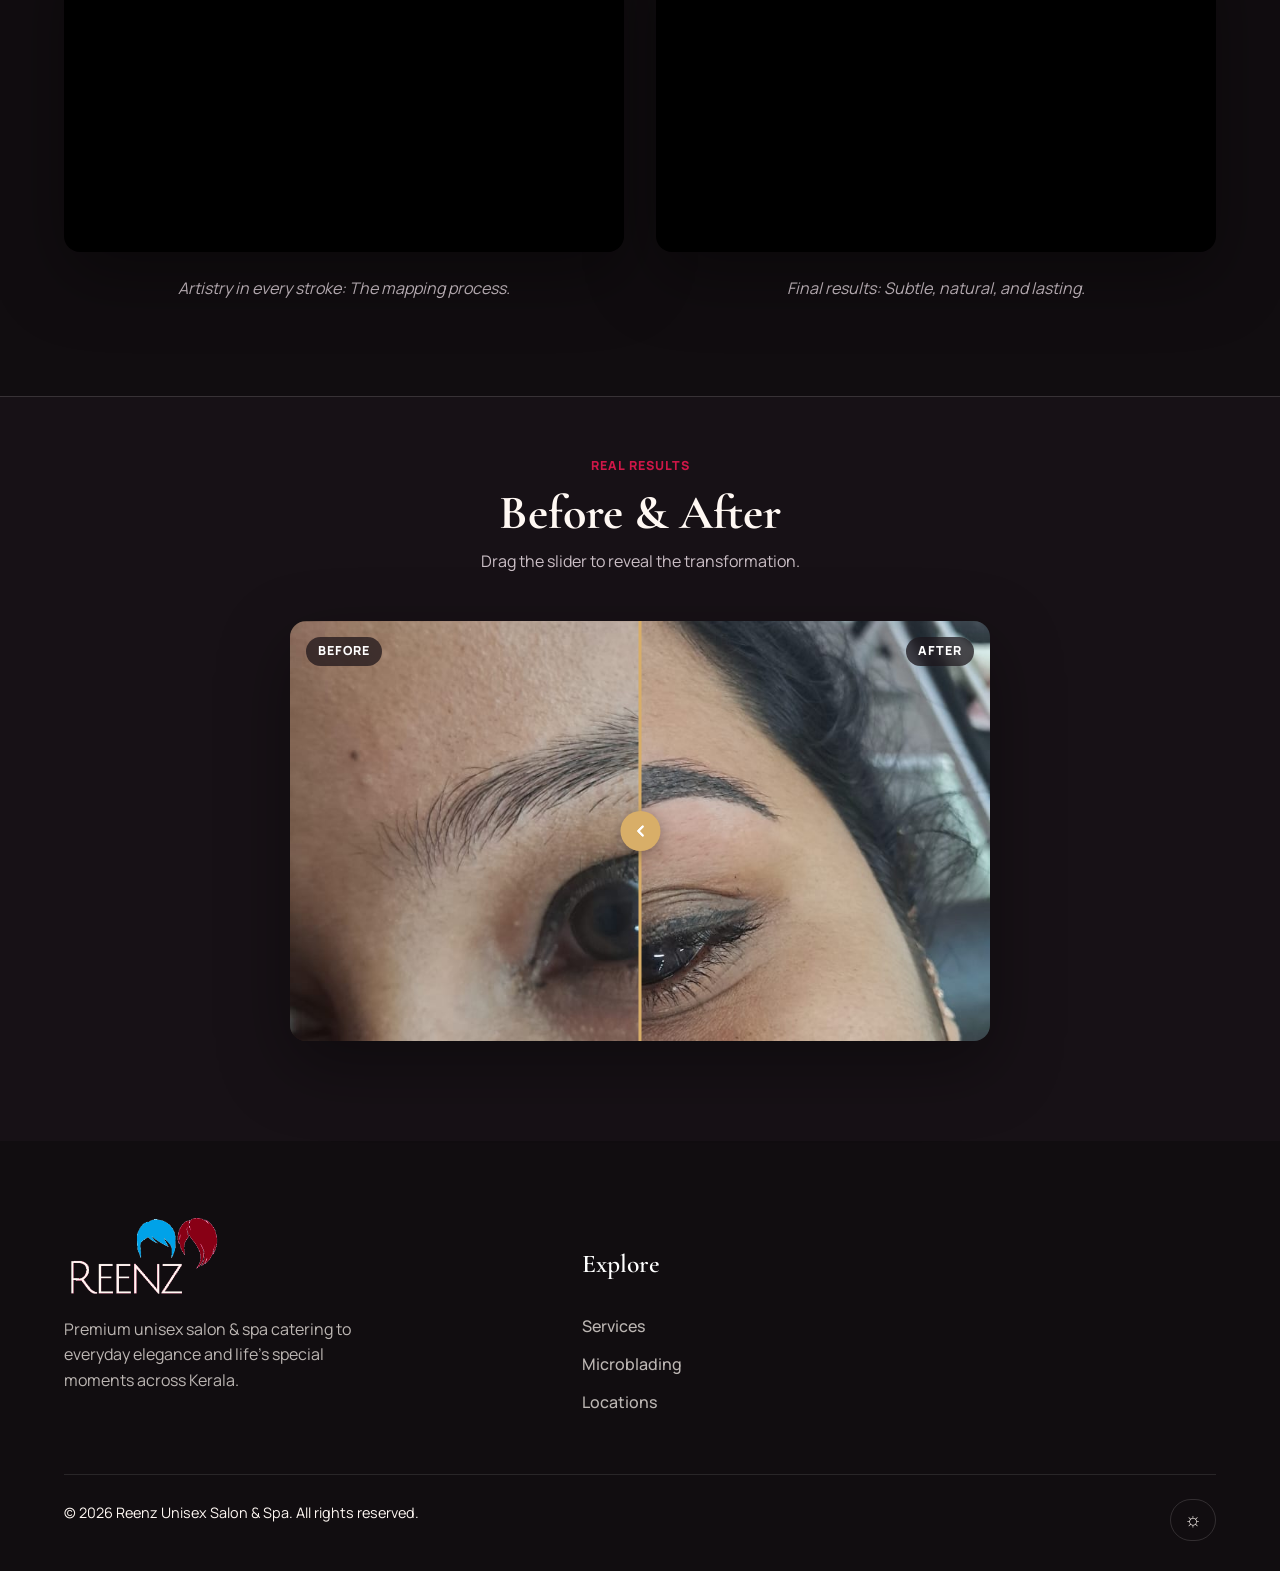
==== commit 2584e377: "Fix image cropping on Kala Master and microblading slider on mobile" ====
--- a/microblading.html
+++ b/microblading.html
@@ -235,10 +235,8 @@
         <div class="ba-slider" id="baSlider" style="position: relative; max-width: 700px; margin: 0 auto; border-radius: 16px; overflow: hidden; box-shadow: var(--shadow); user-select: none; touch-action: pan-y;">
           <!-- After image (full width, base layer) -->
           <img src="assets/After-Eyebrow.jpeg" alt="After eyebrow microblading by Reenz" style="display: block; width: 100%; height: 420px; object-fit: cover; object-position: center;" loading="lazy">
-          <!-- Before image (clipped by JS) -->
-          <div id="baBeforeWrap" style="position: absolute; top: 0; left: 0; width: 50%; height: 100%; overflow: hidden;">
-            <img src="assets/Before-Eyebrow.jpeg" alt="Before eyebrow microblading" style="display: block; width: 700px; max-width: none; height: 420px; object-fit: cover; object-position: center;" loading="lazy">
-          </div>
+          <!-- Before image (clipped by clip-path) -->
+          <img id="baBeforeImg" src="assets/Before-Eyebrow.jpeg" alt="Before eyebrow microblading" style="position: absolute; top: 0; left: 0; width: 100%; height: 420px; object-fit: cover; object-position: center; clip-path: polygon(0 0, 50% 0, 50% 100%, 0 100%);" loading="lazy">
           <!-- Labels -->
           <span style="position: absolute; top: 16px; left: 16px; background: rgba(23,17,22,0.7); color:#fff; font-size:0.78rem; font-weight:800; text-transform:uppercase; letter-spacing:1px; padding:5px 12px; border-radius:999px; backdrop-filter:blur(8px);">Before</span>
           <span style="position: absolute; top: 16px; right: 16px; background: rgba(23,17,22,0.7); color:#fff; font-size:0.78rem; font-weight:800; text-transform:uppercase; letter-spacing:1px; padding:5px 12px; border-radius:999px; backdrop-filter:blur(8px);">After</span>
@@ -255,15 +253,15 @@
     <script>
     (function() {
       const slider = document.getElementById('baSlider');
-      const beforeWrap = document.getElementById('baBeforeWrap');
+      const beforeImg = document.getElementById('baBeforeImg');
       const handle = document.getElementById('baHandle');
-      if (!slider || !beforeWrap || !handle) return;
+      if (!slider || !beforeImg || !handle) return;
 
       function setPosition(x) {
         const rect = slider.getBoundingClientRect();
         let pct = (x - rect.left) / rect.width;
         pct = Math.max(0.02, Math.min(0.98, pct));
-        beforeWrap.style.width = (pct * 100) + '%';
+        beforeImg.style.clipPath = `polygon(0 0, ${pct * 100}% 0, ${pct * 100}% 100%, 0 100%)`;
         handle.style.left = (pct * 100) + '%';
       }
 
